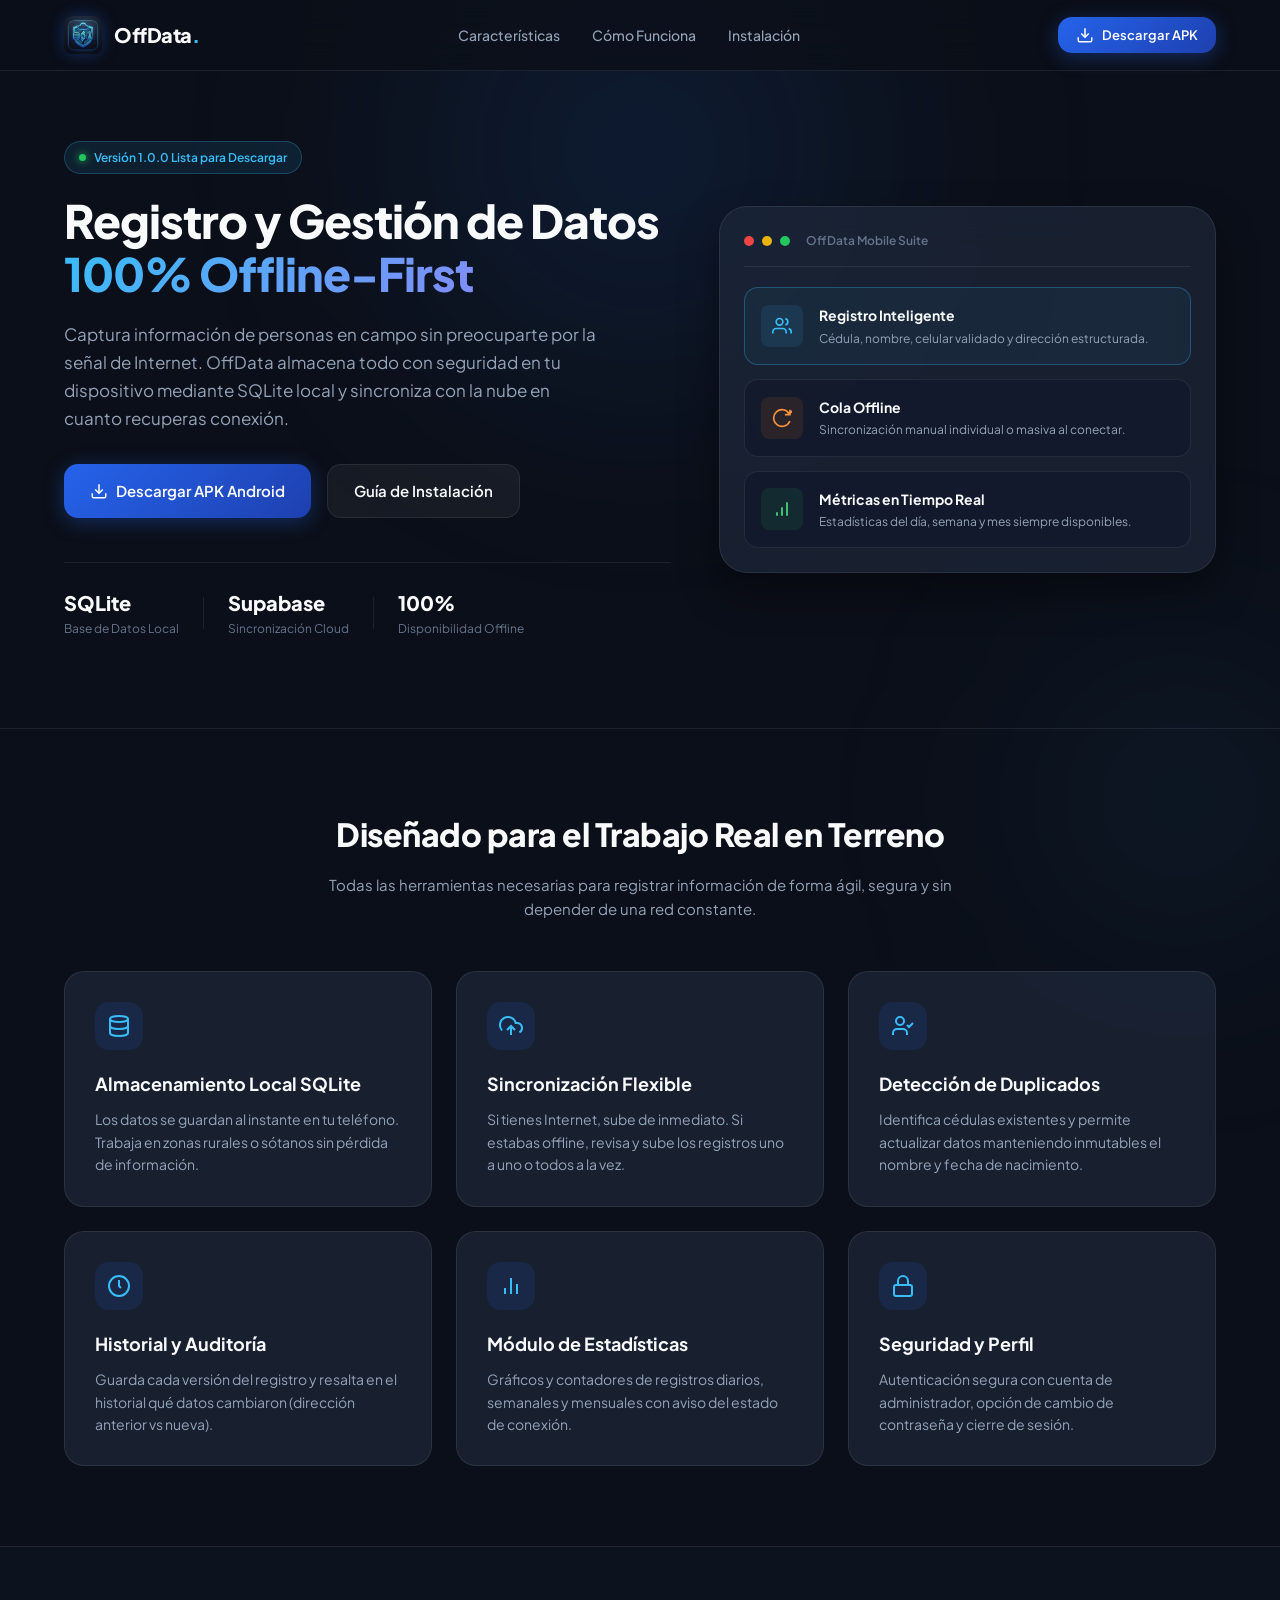
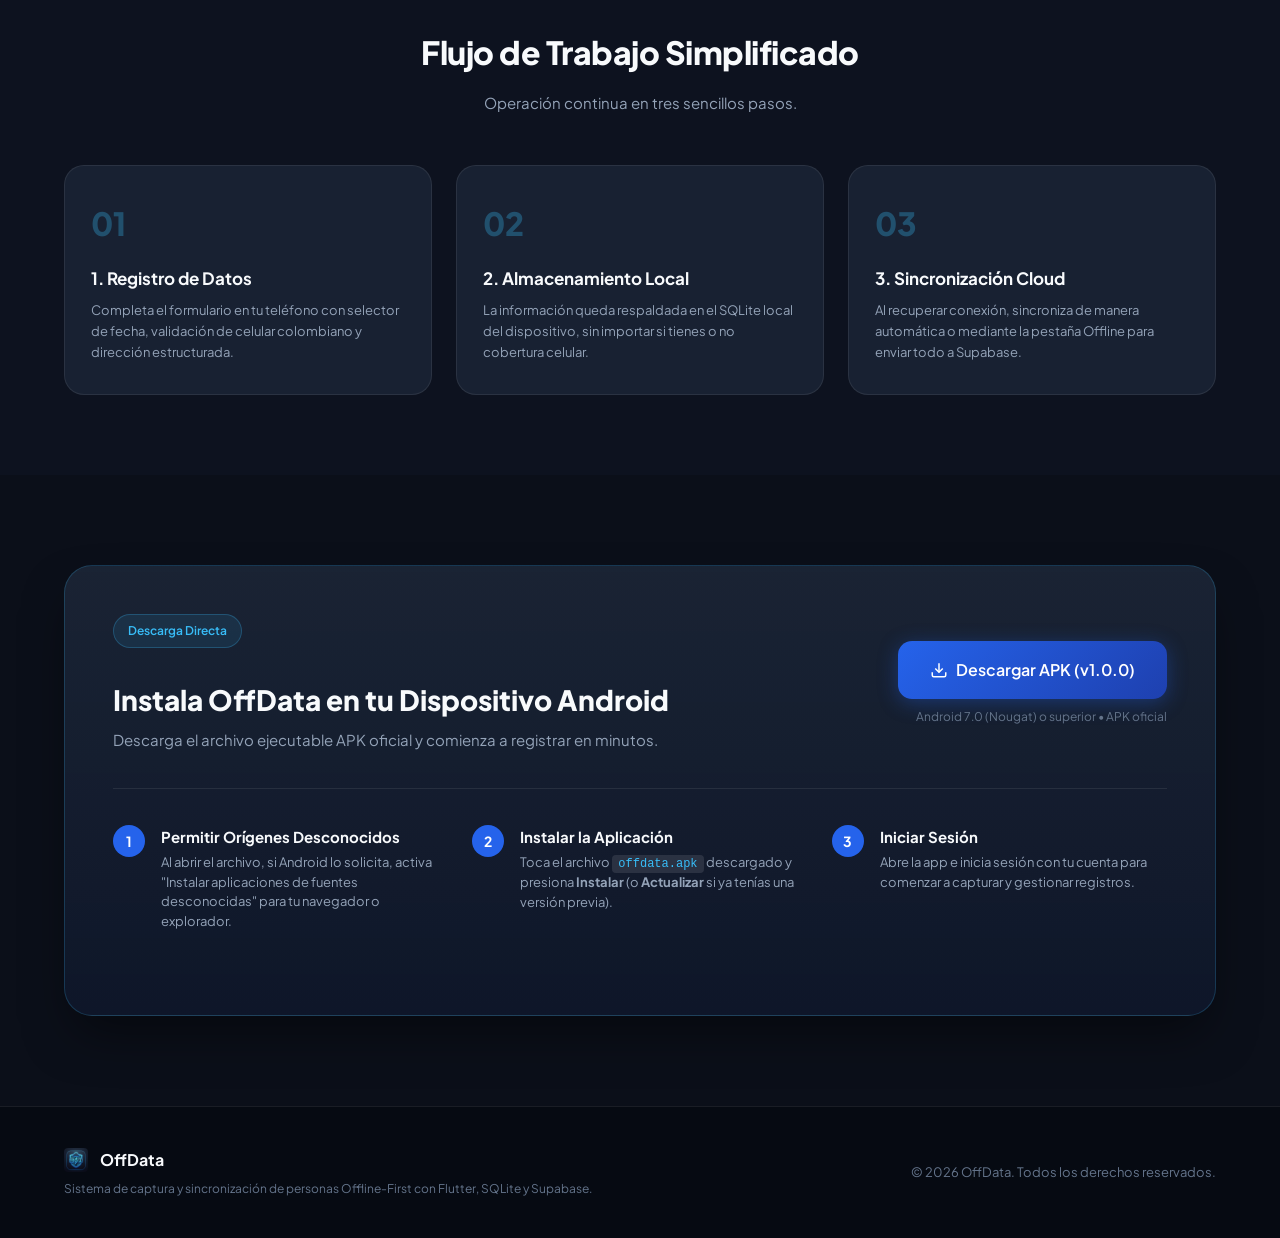
==== landing/index.html @ 783bbca7 "Initial commit: OffData offline-first app v1.0" ====
<!DOCTYPE html>
<html lang="es">
<head>
  <meta charset="UTF-8">
  <meta name="viewport" content="width=device-width, initial-scale=1.0">
  <title>OffData - Aplicación Móvil de Registro Offline-First</title>
  <meta name="description" content="OffData: Aplicación móvil para captura, gestión y sincronización de registros de personas sin conexión a Internet con SQLite y Supabase.">
  <link rel="preconnect" href="https://fonts.googleapis.com">
  <link rel="preconnect" href="https://fonts.gstatic.com" crossorigin>
  <link href="https://fonts.googleapis.com/css2?family=Plus+Jakarta+Sans:wght@300;400;500;600;700;800&display=swap" rel="stylesheet">
  <link rel="stylesheet" href="styles.css">
  <link rel="icon" type="image/png" href="assets/app_logo.png">
</head>
<body>

  <!-- Background Glowing Orbs -->
  <div class="glow-orb orb-1"></div>
  <div class="glow-orb orb-2"></div>

  <!-- Navbar -->
  <header class="navbar">
    <div class="container nav-container">
      <a href="#" class="logo-group">
        <img src="assets/app_logo.png" alt="Logo OffData" class="logo-img" />
        <span class="logo-text">OffData<span class="logo-accent">.</span></span>
      </a>
      <nav class="nav-links">
        <a href="#caracteristicas">Características</a>
        <a href="#como-funciona">Cómo Funciona</a>
        <a href="#instalacion">Instalación</a>
      </nav>
      <div class="nav-cta">
        <a href="downloads/offdata.apk" download="offdata.apk" class="btn btn-primary btn-sm">
          <svg class="icon" viewBox="0 0 24 24" fill="none" stroke="currentColor" stroke-width="2">
            <path d="M21 15v4a2 2 0 0 1-2 2H5a2 2 0 0 1-2-2v-4"></path>
            <polyline points="7 10 12 15 17 10"></polyline>
            <line x1="12" y1="15" x2="12" y2="3"></line>
          </svg>
          Descargar APK
        </a>
      </div>
    </div>
  </header>

  <!-- Hero Section -->
  <section class="hero">
    <div class="container hero-container">
      <div class="hero-content">
        <div class="badge-pill">
          <span class="badge-dot"></span>
          <span>Versión 1.0.0 Lista para Descargar</span>
        </div>
        <h1 class="hero-title">
          Registro y Gestión de Datos <span class="gradient-text">100% Offline-First</span>
        </h1>
        <p class="hero-description">
          Captura información de personas en campo sin preocuparte por la señal de Internet. OffData almacena todo con seguridad en tu dispositivo mediante SQLite local y sincroniza con la nube en cuanto recuperas conexión.
        </p>

        <div class="hero-actions">
          <a href="downloads/offdata.apk" download="offdata.apk" class="btn btn-primary btn-lg" id="btn-download-hero">
            <svg class="icon" viewBox="0 0 24 24" fill="none" stroke="currentColor" stroke-width="2">
              <path d="M21 15v4a2 2 0 0 1-2 2H5a2 2 0 0 1-2-2v-4"></path>
              <polyline points="7 10 12 15 17 10"></polyline>
              <line x1="12" y1="15" x2="12" y2="3"></line>
            </svg>
            <span>Descargar APK Android</span>
          </a>
          <a href="#instalacion" class="btn btn-secondary btn-lg">
            Guía de Instalación
          </a>
        </div>

        <div class="hero-metrics">
          <div class="metric-item">
            <span class="metric-val">SQLite</span>
            <span class="metric-lbl">Base de Datos Local</span>
          </div>
          <div class="metric-divider"></div>
          <div class="metric-item">
            <span class="metric-val">Supabase</span>
            <span class="metric-lbl">Sincronización Cloud</span>
          </div>
          <div class="metric-divider"></div>
          <div class="metric-item">
            <span class="metric-val">100%</span>
            <span class="metric-lbl">Disponibilidad Offline</span>
          </div>
        </div>
      </div>

      <div class="hero-visual">
        <div class="app-mockup-wrapper">
          <div class="mockup-header">
            <div class="mockup-dot red"></div>
            <div class="mockup-dot yellow"></div>
            <div class="mockup-dot green"></div>
            <span class="mockup-title">OffData Mobile Suite</span>
          </div>
          <div class="mockup-body">
            <div class="mockup-card highlight">
              <div class="card-icon-box">
                <svg viewBox="0 0 24 24" fill="none" stroke="#38bdf8" stroke-width="2">
                  <path d="M17 21v-2a4 4 0 0 0-4-4H5a4 4 0 0 0-4 4v2"></path>
                  <circle cx="9" cy="7" r="4"></circle>
                  <path d="M23 21v-2a4 4 0 0 0-3-3.87"></path>
                  <path d="M16 3.13a4 4 0 0 1 0 7.75"></path>
                </svg>
              </div>
              <div>
                <h4>Registro Inteligente</h4>
                <p>Cédula, nombre, celular validado y dirección estructurada.</p>
              </div>
            </div>

            <div class="mockup-card">
              <div class="card-icon-box orange">
                <svg viewBox="0 0 24 24" fill="none" stroke="#fb923c" stroke-width="2">
                  <path d="M21.5 2v6h-6M21.34 15.57a10 10 0 1 1-.57-8.38l5.67-5.67"/>
                </svg>
              </div>
              <div>
                <h4>Cola Offline</h4>
                <p>Sincronización manual individual o masiva al conectar.</p>
              </div>
            </div>

            <div class="mockup-card">
              <div class="card-icon-box green">
                <svg viewBox="0 0 24 24" fill="none" stroke="#4ade80" stroke-width="2">
                  <path d="M12 20V10M18 20V4M6 20v-4"/>
                </svg>
              </div>
              <div>
                <h4>Métricas en Tiempo Real</h4>
                <p>Estadísticas del día, semana y mes siempre disponibles.</p>
              </div>
            </div>
          </div>
        </div>
      </div>
    </div>
  </section>

  <!-- Features Section -->
  <section class="features" id="caracteristicas">
    <div class="container">
      <div class="section-header">
        <h2 class="section-title">Diseñado para el Trabajo Real en Terreno</h2>
        <p class="section-subtitle">
          Todas las herramientas necesarias para registrar información de forma ágil, segura y sin depender de una red constante.
        </p>
      </div>

      <div class="features-grid">
        <div class="feature-card">
          <div class="feature-icon">
            <svg viewBox="0 0 24 24" fill="none" stroke="currentColor" stroke-width="2">
              <ellipse cx="12" cy="5" rx="9" ry="3"></ellipse>
              <path d="M21 12c0 1.66-4 3-9 3s-9-1.34-9-3"></path>
              <path d="M3 5v14c0 1.66 4 3 9 3s9-1.34 9-3V5"></path>
            </svg>
          </div>
          <h3>Almacenamiento Local SQLite</h3>
          <p>Los datos se guardan al instante en tu teléfono. Trabaja en zonas rurales o sótanos sin pérdida de información.</p>
        </div>

        <div class="feature-card">
          <div class="feature-icon">
            <svg viewBox="0 0 24 24" fill="none" stroke="currentColor" stroke-width="2">
              <polyline points="16 16 12 12 8 16"></polyline>
              <line x1="12" y1="12" x2="12" y2="21"></line>
              <path d="M20.39 18.39A5 5 0 0 0 18 9h-1.26A8 8 0 1 0 3 16.3"></path>
            </svg>
          </div>
          <h3>Sincronización Flexible</h3>
          <p>Si tienes Internet, sube de inmediato. Si estabas offline, revisa y sube los registros uno a uno o todos a la vez.</p>
        </div>

        <div class="feature-card">
          <div class="feature-icon">
            <svg viewBox="0 0 24 24" fill="none" stroke="currentColor" stroke-width="2">
              <path d="M16 21v-2a4 4 0 0 0-4-4H6a4 4 0 0 0-4 4v2"></path>
              <circle cx="9" cy="7" r="4"></circle>
              <polyline points="16 11 18 13 22 9"></polyline>
            </svg>
          </div>
          <h3>Detección de Duplicados</h3>
          <p>Identifica cédulas existentes y permite actualizar datos manteniendo inmutables el nombre y fecha de nacimiento.</p>
        </div>

        <div class="feature-card">
          <div class="feature-icon">
            <svg viewBox="0 0 24 24" fill="none" stroke="currentColor" stroke-width="2">
              <circle cx="12" cy="12" r="10"></circle>
              <polyline points="12 6 12 12 14 14"></polyline>
            </svg>
          </div>
          <h3>Historial y Auditoría</h3>
          <p>Guarda cada versión del registro y resalta en el historial qué datos cambiaron (dirección anterior vs nueva).</p>
        </div>

        <div class="feature-card">
          <div class="feature-icon">
            <svg viewBox="0 0 24 24" fill="none" stroke="currentColor" stroke-width="2">
              <line x1="18" y1="20" x2="18" y2="10"></line>
              <line x1="12" y1="20" x2="12" y2="4"></line>
              <line x1="6" y1="20" x2="6" y2="14"></line>
            </svg>
          </div>
          <h3>Módulo de Estadísticas</h3>
          <p>Gráficos y contadores de registros diarios, semanales y mensuales con aviso del estado de conexión.</p>
        </div>

        <div class="feature-card">
          <div class="feature-icon">
            <svg viewBox="0 0 24 24" fill="none" stroke="currentColor" stroke-width="2">
              <rect x="3" y="11" width="18" height="11" rx="2" ry="2"></rect>
              <path d="M7 11V7a5 5 0 0 1 10 0v4"></path>
            </svg>
          </div>
          <h3>Seguridad y Perfil</h3>
          <p>Autenticación segura con cuenta de administrador, opción de cambio de contraseña y cierre de sesión.</p>
        </div>
      </div>
    </div>
  </section>

  <!-- How it Works Section -->
  <section class="how-it-works" id="como-funciona">
    <div class="container">
      <div class="section-header">
        <h2 class="section-title">Flujo de Trabajo Simplificado</h2>
        <p class="section-subtitle">Operación continua en tres sencillos pasos.</p>
      </div>

      <div class="steps-grid">
        <div class="step-card">
          <div class="step-number">01</div>
          <h3>1. Registro de Datos</h3>
          <p>Completa el formulario en tu teléfono con selector de fecha, validación de celular colombiano y dirección estructurada.</p>
        </div>
        <div class="step-card">
          <div class="step-number">02</div>
          <h3>2. Almacenamiento Local</h3>
          <p>La información queda respaldada en el SQLite local del dispositivo, sin importar si tienes o no cobertura celular.</p>
        </div>
        <div class="step-card">
          <div class="step-number">03</div>
          <h3>3. Sincronización Cloud</h3>
          <p>Al recuperar conexión, sincroniza de manera automática o mediante la pestaña Offline para enviar todo a Supabase.</p>
        </div>
      </div>
    </div>
  </section>

  <!-- Download & Installation Section -->
  <section class="installation" id="instalacion">
    <div class="container">
      <div class="install-box">
        <div class="install-header">
          <div>
            <span class="badge-pill">Descarga Directa</span>
            <h2>Instala OffData en tu Dispositivo Android</h2>
            <p>Descarga el archivo ejecutable APK oficial y comienza a registrar en minutos.</p>
          </div>
          <div class="install-cta">
            <a href="downloads/offdata.apk" download="offdata.apk" class="btn btn-primary btn-xl">
              <svg class="icon" viewBox="0 0 24 24" fill="none" stroke="currentColor" stroke-width="2">
                <path d="M21 15v4a2 2 0 0 1-2 2H5a2 2 0 0 1-2-2v-4"></path>
                <polyline points="7 10 12 15 17 10"></polyline>
                <line x1="12" y1="15" x2="12" y2="3"></line>
              </svg>
              <span>Descargar APK (v1.0.0)</span>
            </a>
            <span class="file-info">Android 7.0 (Nougat) o superior • APK oficial</span>
          </div>
        </div>

        <div class="install-steps">
          <div class="inst-step">
            <div class="inst-num">1</div>
            <div>
              <h4>Permitir Orígenes Desconocidos</h4>
              <p>Al abrir el archivo, si Android lo solicita, activa "Instalar aplicaciones de fuentes desconocidas" para tu navegador o explorador.</p>
            </div>
          </div>
          <div class="inst-step">
            <div class="inst-num">2</div>
            <div>
              <h4>Instalar la Aplicación</h4>
              <p>Toca el archivo <code>offdata.apk</code> descargado y presiona <strong>Instalar</strong> (o <strong>Actualizar</strong> si ya tenías una versión previa).</p>
            </div>
          </div>
          <div class="inst-step">
            <div class="inst-num">3</div>
            <div>
              <h4>Iniciar Sesión</h4>
              <p>Abre la app e inicia sesión con tu cuenta para comenzar a capturar y gestionar registros.</p>
            </div>
          </div>
        </div>
      </div>
    </div>
  </section>

  <!-- Footer -->
  <footer class="footer">
    <div class="container footer-container">
      <div class="footer-left">
        <div class="logo-group">
          <img src="assets/app_logo.png" alt="Logo OffData" class="logo-img-sm" />
          <span class="logo-text-sm">OffData</span>
        </div>
        <p class="footer-desc">Sistema de captura y sincronización de personas Offline-First con Flutter, SQLite y Supabase.</p>
      </div>
      <div class="footer-right">
        <p>&copy; 2026 OffData. Todos los derechos reservados.</p>
      </div>
    </div>
  </footer>

  <script src="app.js"></script>
</body>
</html>
---- landing/styles.css ----
:root {
  --bg-dark: #0b0f19;
  --bg-card: rgba(30, 41, 59, 0.7);
  --bg-card-hover: rgba(30, 41, 59, 0.95);
  --border-color: rgba(255, 255, 255, 0.08);
  --border-focus: rgba(56, 189, 248, 0.4);
  
  --primary: #2563eb;
  --primary-hover: #1d4ed8;
  --primary-glow: rgba(37, 99, 235, 0.35);
  --accent: #38bdf8;
  --accent-green: #22c55e;
  --accent-orange: #f97316;
  
  --text-main: #f8fafc;
  --text-muted: #94a3b8;
  --text-sub: #64748b;
  
  --radius-sm: 8px;
  --radius-md: 14px;
  --radius-lg: 20px;
  --radius-xl: 28px;
  
  --font-main: 'Plus Jakarta Sans', system-ui, -apple-system, sans-serif;
}

* {
  margin: 0;
  padding: 0;
  box-sizing: border-box;
}

html {
  scroll-behavior: smooth;
  font-family: var(--font-main);
  background-color: var(--bg-dark);
  color: var(--text-main);
}

body {
  position: relative;
  overflow-x: hidden;
  line-height: 1.6;
}

.container {
  max-width: 1200px;
  margin: 0 auto;
  padding: 0 24px;
}

/* ─ Glow Orbs ─────────────────────────────────────────────── */
.glow-orb {
  position: absolute;
  border-radius: 50%;
  filter: blur(120px);
  z-index: -1;
  pointer-events: none;
}

.orb-1 {
  width: 500px;
  height: 500px;
  background: radial-gradient(circle, rgba(37, 99, 235, 0.18) 0%, rgba(56, 189, 248, 0.05) 70%);
  top: -100px;
  left: 50%;
  transform: translateX(-50%);
}

.orb-2 {
  width: 400px;
  height: 400px;
  background: radial-gradient(circle, rgba(56, 189, 248, 0.12) 0%, transparent 70%);
  top: 600px;
  right: -100px;
}

/* ─ Navbar ─────────────────────────────────────────────────── */
.navbar {
  position: sticky;
  top: 0;
  z-index: 100;
  backdrop-filter: blur(16px);
  background: rgba(11, 15, 25, 0.75);
  border-bottom: 1px solid var(--border-color);
  padding: 16px 0;
}

.nav-container {
  display: flex;
  justify-content: space-between;
  align-items: center;
}

.logo-group {
  display: flex;
  align-items: center;
  gap: 12px;
  text-decoration: none;
  color: var(--text-main);
}

.logo-img {
  width: 38px;
  height: 38px;
  border-radius: var(--radius-sm);
  box-shadow: 0 0 15px var(--primary-glow);
}

.logo-text {
  font-size: 20px;
  font-weight: 800;
  letter-spacing: -0.5px;
}

.logo-accent {
  color: var(--accent);
}

.nav-links {
  display: flex;
  gap: 32px;
}

.nav-links a {
  color: var(--text-muted);
  text-decoration: none;
  font-size: 14px;
  font-weight: 500;
  transition: color 0.2s ease;
}

.nav-links a:hover {
  color: var(--text-main);
}

/* ─ Buttons ────────────────────────────────────────────────── */
.btn {
  display: inline-flex;
  align-items: center;
  gap: 8px;
  font-family: inherit;
  font-weight: 600;
  text-decoration: none;
  border-radius: var(--radius-md);
  transition: all 0.2s ease;
  cursor: pointer;
  border: none;
}

.btn .icon {
  width: 18px;
  height: 18px;
}

.btn-sm {
  padding: 8px 18px;
  font-size: 13px;
}

.btn-lg {
  padding: 14px 26px;
  font-size: 15px;
}

.btn-xl {
  padding: 16px 32px;
  font-size: 16px;
}

.btn-primary {
  background: linear-gradient(135deg, var(--primary) 0%, #1e40af 100%);
  color: #fff;
  box-shadow: 0 4px 20px var(--primary-glow);
}

.btn-primary:hover {
  background: linear-gradient(135deg, #3b82f6 0%, var(--primary) 100%);
  transform: translateY(-2px);
  box-shadow: 0 6px 25px rgba(37, 99, 235, 0.5);
}

.btn-secondary {
  background: rgba(255, 255, 255, 0.05);
  color: var(--text-main);
  border: 1px solid var(--border-color);
}

.btn-secondary:hover {
  background: rgba(255, 255, 255, 0.1);
  border-color: rgba(255, 255, 255, 0.2);
}

/* ─ Badges ─────────────────────────────────────────────────── */
.badge-pill {
  display: inline-flex;
  align-items: center;
  gap: 8px;
  padding: 6px 14px;
  background: rgba(56, 189, 248, 0.1);
  border: 1px solid rgba(56, 189, 248, 0.25);
  border-radius: 999px;
  font-size: 12px;
  font-weight: 600;
  color: var(--accent);
  margin-bottom: 20px;
}

.badge-dot {
  width: 7px;
  height: 7px;
  background-color: var(--accent-green);
  border-radius: 50%;
  box-shadow: 0 0 8px var(--accent-green);
}

/* ─ Hero Section ───────────────────────────────────────────── */
.hero {
  padding: 70px 0 90px;
}

.hero-container {
  display: grid;
  grid-template-columns: 1.1fr 0.9fr;
  gap: 48px;
  align-items: center;
}

.hero-title {
  font-size: 46px;
  line-height: 1.15;
  font-weight: 800;
  letter-spacing: -1px;
  margin-bottom: 20px;
}

.gradient-text {
  background: linear-gradient(135deg, #38bdf8 0%, #818cf8 100%);
  -webkit-background-clip: text;
  -webkit-text-fill-color: transparent;
}

.hero-description {
  font-size: 17px;
  color: var(--text-muted);
  line-height: 1.65;
  margin-bottom: 32px;
  max-width: 540px;
}

.hero-actions {
  display: flex;
  gap: 16px;
  margin-bottom: 44px;
}

.hero-metrics {
  display: flex;
  align-items: center;
  gap: 24px;
  padding-top: 24px;
  border-top: 1px solid var(--border-color);
}

.metric-item {
  display: flex;
  flex-direction: column;
}

.metric-val {
  font-size: 20px;
  font-weight: 800;
  color: var(--text-main);
}

.metric-lbl {
  font-size: 12px;
  color: var(--text-sub);
}

.metric-divider {
  width: 1px;
  height: 32px;
  background: var(--border-color);
}

/* ─ Hero Mockup Visual ─────────────────────────────────────── */
.app-mockup-wrapper {
  background: var(--bg-card);
  border: 1px solid var(--border-color);
  border-radius: var(--radius-xl);
  padding: 24px;
  box-shadow: 0 20px 40px rgba(0, 0, 0, 0.4);
  backdrop-filter: blur(20px);
}

.mockup-header {
  display: flex;
  align-items: center;
  gap: 8px;
  padding-bottom: 16px;
  border-bottom: 1px solid var(--border-color);
  margin-bottom: 20px;
}

.mockup-dot {
  width: 10px;
  height: 10px;
  border-radius: 50%;
}
.mockup-dot.red { background: #ef4444; }
.mockup-dot.yellow { background: #eab308; }
.mockup-dot.green { background: #22c55e; }

.mockup-title {
  font-size: 12px;
  color: var(--text-sub);
  margin-left: 8px;
  font-weight: 600;
}

.mockup-body {
  display: flex;
  flex-direction: column;
  gap: 14px;
}

.mockup-card {
  display: flex;
  align-items: center;
  gap: 16px;
  padding: 16px;
  background: rgba(15, 23, 42, 0.6);
  border: 1px solid var(--border-color);
  border-radius: var(--radius-md);
  transition: all 0.2s ease;
}

.mockup-card:hover {
  border-color: var(--border-focus);
  transform: translateX(4px);
}

.mockup-card.highlight {
  border-color: rgba(56, 189, 248, 0.3);
  background: rgba(56, 189, 248, 0.05);
}

.card-icon-box {
  width: 42px;
  height: 42px;
  border-radius: var(--radius-sm);
  background: rgba(56, 189, 248, 0.1);
  display: flex;
  align-items: center;
  justify-content: center;
  flex-shrink: 0;
}

.card-icon-box svg {
  width: 20px;
  height: 20px;
}

.card-icon-box.orange {
  background: rgba(249, 115, 22, 0.1);
}

.card-icon-box.green {
  background: rgba(34, 197, 94, 0.1);
}

.mockup-card h4 {
  font-size: 14px;
  font-weight: 700;
  margin-bottom: 2px;
}

.mockup-card p {
  font-size: 12px;
  color: var(--text-muted);
}

/* ─ Section Header ─────────────────────────────────────────── */
.section-header {
  text-align: center;
  max-width: 680px;
  margin: 0 auto 50px;
}

.section-title {
  font-size: 32px;
  font-weight: 800;
  letter-spacing: -0.5px;
  margin-bottom: 12px;
}

.section-subtitle {
  font-size: 15px;
  color: var(--text-muted);
}

/* ─ Features ───────────────────────────────────────────────── */
.features {
  padding: 80px 0;
  border-top: 1px solid var(--border-color);
}

.features-grid {
  display: grid;
  grid-template-columns: repeat(3, 1fr);
  gap: 24px;
}

.feature-card {
  background: var(--bg-card);
  border: 1px solid var(--border-color);
  border-radius: var(--radius-lg);
  padding: 30px;
  transition: all 0.25s ease;
}

.feature-card:hover {
  background: var(--bg-card-hover);
  border-color: var(--border-focus);
  transform: translateY(-4px);
}

.feature-icon {
  width: 48px;
  height: 48px;
  border-radius: var(--radius-md);
  background: rgba(37, 99, 235, 0.12);
  color: var(--accent);
  display: flex;
  align-items: center;
  justify-content: center;
  margin-bottom: 20px;
}

.feature-icon svg {
  width: 24px;
  height: 24px;
}

.feature-card h3 {
  font-size: 18px;
  font-weight: 700;
  margin-bottom: 10px;
}

.feature-card p {
  font-size: 14px;
  color: var(--text-muted);
  line-height: 1.6;
}

/* ─ How It Works ───────────────────────────────────────────── */
.how-it-works {
  padding: 80px 0;
  background: rgba(15, 23, 42, 0.4);
  border-top: 1px solid var(--border-color);
}

.steps-grid {
  display: grid;
  grid-template-columns: repeat(3, 1fr);
  gap: 24px;
}

.step-card {
  background: var(--bg-card);
  border: 1px solid var(--border-color);
  border-radius: var(--radius-lg);
  padding: 32px 26px;
  position: relative;
}

.step-number {
  font-size: 32px;
  font-weight: 900;
  color: rgba(56, 189, 248, 0.3);
  margin-bottom: 16px;
}

.step-card h3 {
  font-size: 17px;
  font-weight: 700;
  margin-bottom: 8px;
}

.step-card p {
  font-size: 13px;
  color: var(--text-muted);
  line-height: 1.6;
}

/* ─ Installation & Download ────────────────────────────────── */
.installation {
  padding: 90px 0;
}

.install-box {
  background: linear-gradient(180deg, rgba(30, 41, 59, 0.8) 0%, rgba(15, 23, 42, 0.95) 100%);
  border: 1px solid rgba(56, 189, 248, 0.2);
  border-radius: var(--radius-xl);
  padding: 48px;
  box-shadow: 0 25px 50px -12px rgba(0, 0, 0, 0.5);
}

.install-header {
  display: flex;
  justify-content: space-between;
  align-items: center;
  gap: 32px;
  padding-bottom: 36px;
  border-bottom: 1px solid var(--border-color);
  margin-bottom: 36px;
}

.install-header h2 {
  font-size: 28px;
  font-weight: 800;
  margin: 10px 0 6px;
}

.install-header p {
  color: var(--text-muted);
  font-size: 15px;
}

.install-cta {
  display: flex;
  flex-direction: column;
  align-items: flex-end;
  gap: 8px;
  flex-shrink: 0;
}

.file-info {
  font-size: 12px;
  color: var(--text-sub);
}

.install-steps {
  display: grid;
  grid-template-columns: repeat(3, 1fr);
  gap: 24px;
  margin-bottom: 36px;
}

.inst-step {
  display: flex;
  gap: 16px;
}

.inst-num {
  width: 32px;
  height: 32px;
  background: var(--primary);
  color: #fff;
  border-radius: 50%;
  display: flex;
  align-items: center;
  justify-content: center;
  font-weight: 700;
  font-size: 14px;
  flex-shrink: 0;
}

.inst-step h4 {
  font-size: 15px;
  font-weight: 700;
  margin-bottom: 4px;
}

.inst-step p {
  font-size: 13px;
  color: var(--text-muted);
  line-height: 1.5;
}

.inst-step code {
  background: rgba(255, 255, 255, 0.1);
  padding: 2px 6px;
  border-radius: 4px;
  font-size: 12px;
  color: var(--accent);
}

/* ─ Footer ─────────────────────────────────────────────────── */
.footer {
  border-top: 1px solid var(--border-color);
  padding: 40px 0;
  background: rgba(6, 9, 17, 0.8);
}

.footer-container {
  display: flex;
  justify-content: space-between;
  align-items: center;
}

.logo-img-sm {
  width: 24px;
  height: 24px;
  border-radius: 4px;
}

.logo-text-sm {
  font-size: 16px;
  font-weight: 700;
}

.footer-desc {
  font-size: 12px;
  color: var(--text-sub);
  margin-top: 6px;
}

.footer-right p {
  font-size: 13px;
  color: var(--text-sub);
}

/* ─ Responsive ─────────────────────────────────────────────── */
@media (max-width: 900px) {
  .hero-container {
    grid-template-columns: 1fr;
    text-align: center;
  }
  
  .hero-description {
    margin-left: auto;
    margin-right: auto;
  }

  .hero-actions {
    justify-content: center;
  }

  .hero-metrics {
    justify-content: center;
  }

  .features-grid,
  .steps-grid,
  .install-steps {
    grid-template-columns: 1fr;
  }

  .install-header {
    flex-direction: column;
    text-align: center;
    align-items: center;
  }

  .install-cta {
    align-items: center;
  }

  .nav-links {
    display: none;
  }
}
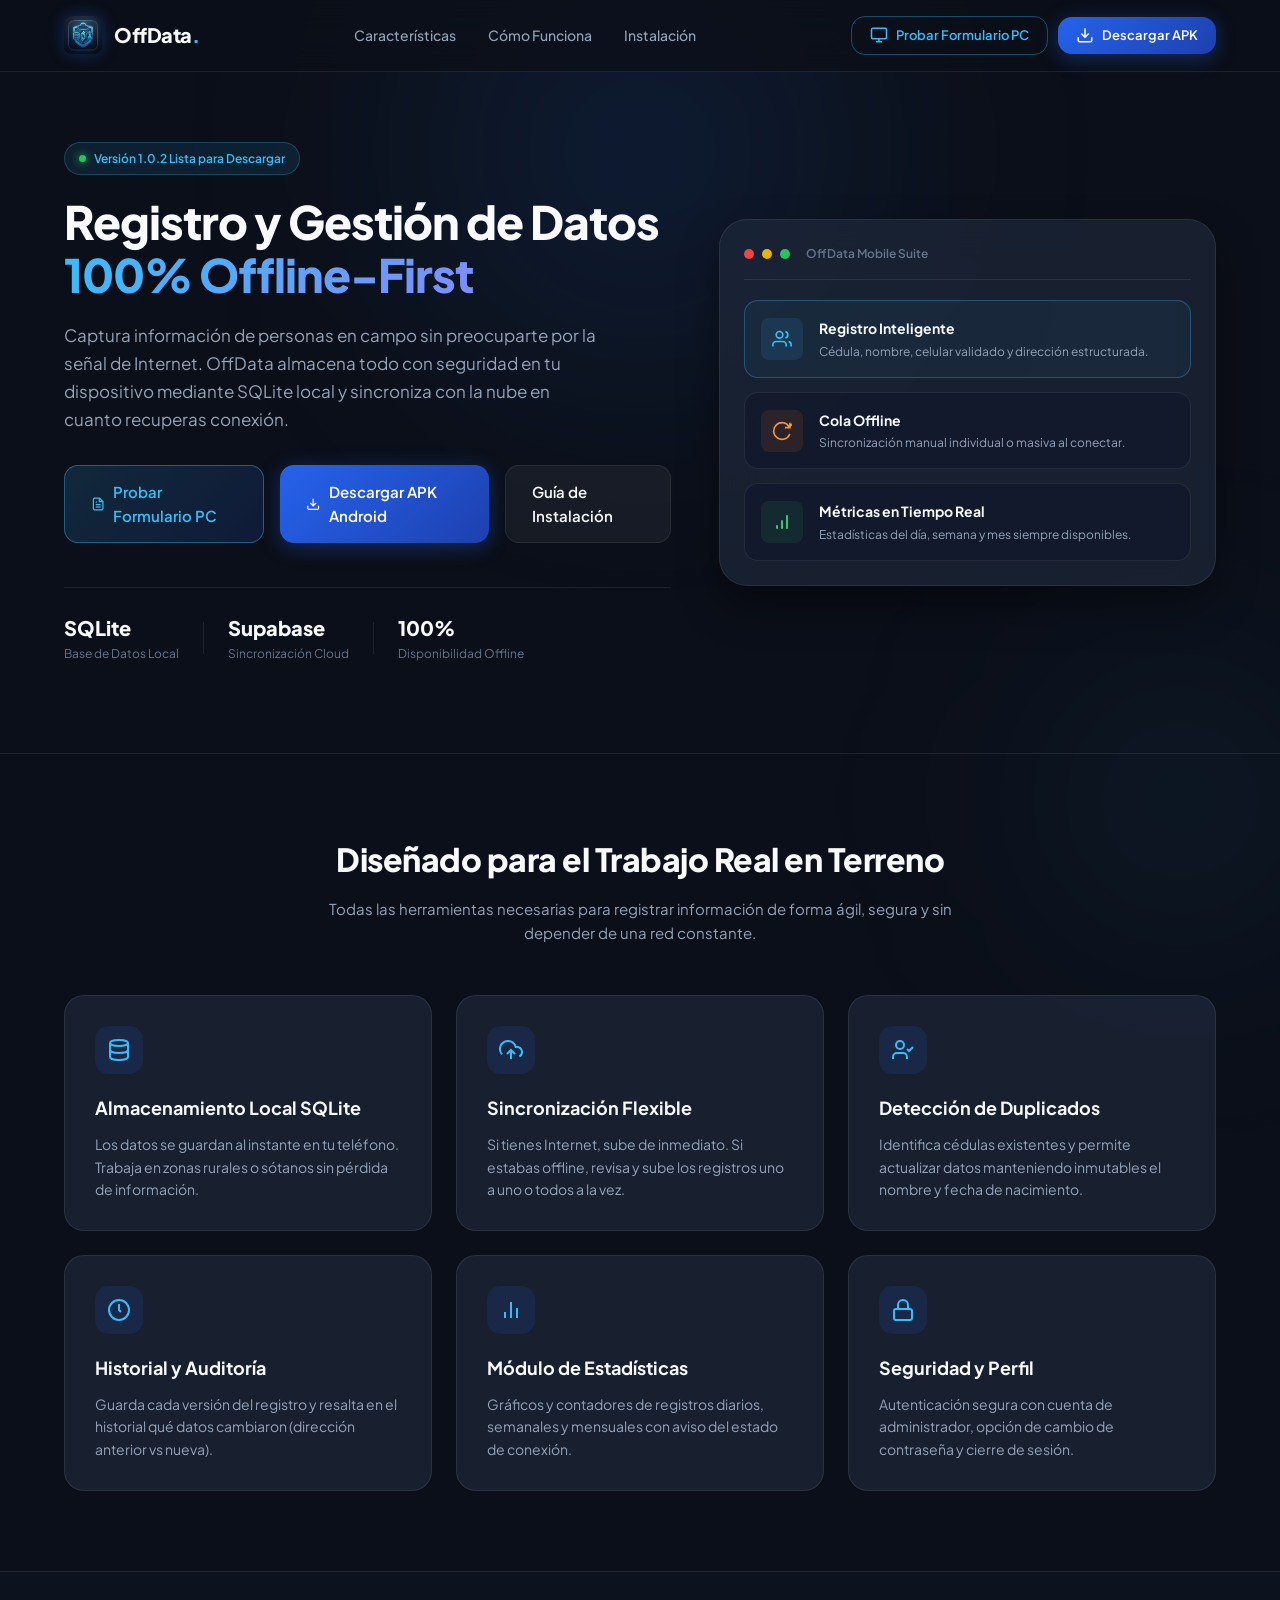
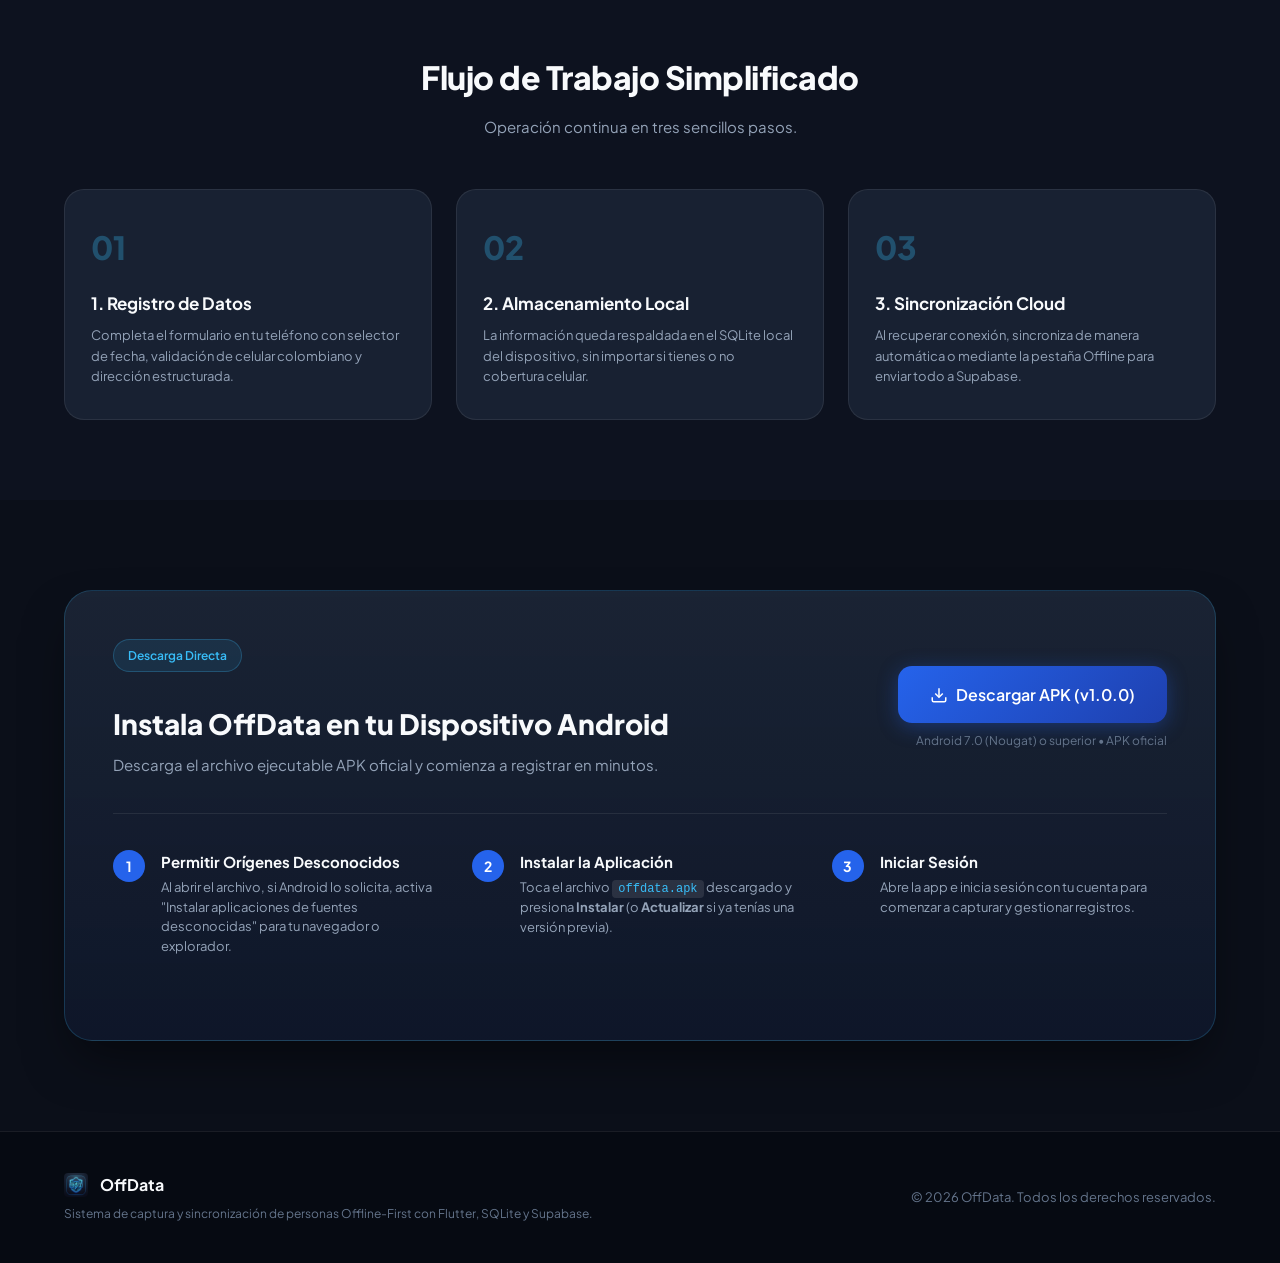
==== commit 4e7cd854: "tercer commit" ====
--- a/landing/index.html
+++ b/landing/index.html
@@ -30,7 +30,15 @@
         <a href="#instalacion">Instalación</a>
       </nav>
       <div class="nav-cta">
-        <a href="downloads/offdata.apk" download="offdata.apk" class="btn btn-primary btn-sm">
+        <a href="app.html" class="btn btn-outline btn-sm" id="btn-demo-nav">
+          <svg class="icon" viewBox="0 0 24 24" fill="none" stroke="currentColor" stroke-width="2">
+            <rect x="2" y="3" width="20" height="14" rx="2" ry="2"></rect>
+            <line x1="8" y1="21" x2="16" y2="21"></line>
+            <line x1="12" y1="17" x2="12" y2="21"></line>
+          </svg>
+          Probar Formulario PC
+        </a>
+        <a href="/downloads/offdata.apk" download="offdata.apk" class="btn btn-primary btn-sm">
           <svg class="icon" viewBox="0 0 24 24" fill="none" stroke="currentColor" stroke-width="2">
             <path d="M21 15v4a2 2 0 0 1-2 2H5a2 2 0 0 1-2-2v-4"></path>
             <polyline points="7 10 12 15 17 10"></polyline>
@@ -48,7 +56,7 @@
       <div class="hero-content">
         <div class="badge-pill">
           <span class="badge-dot"></span>
-          <span>Versión 1.0.0 Lista para Descargar</span>
+          <span>Versión 1.0.2 Lista para Descargar</span>
         </div>
         <h1 class="hero-title">
           Registro y Gestión de Datos <span class="gradient-text">100% Offline-First</span>
@@ -58,7 +66,17 @@
         </p>
 
         <div class="hero-actions">
-          <a href="downloads/offdata.apk" download="offdata.apk" class="btn btn-primary btn-lg" id="btn-download-hero">
+          <a href="app.html" class="btn btn-demo-hero btn-lg" id="btn-demo-hero">
+            <svg class="icon" viewBox="0 0 24 24" fill="none" stroke="currentColor" stroke-width="2">
+              <path d="M14 2H6a2 2 0 0 0-2 2v16a2 2 0 0 0 2 2h12a2 2 0 0 0 2-2V8z"></path>
+              <polyline points="14 2 14 8 20 8"></polyline>
+              <line x1="16" y1="13" x2="8" y2="13"></line>
+              <line x1="16" y1="17" x2="8" y2="17"></line>
+              <polyline points="10 9 9 9 8 9"></polyline>
+            </svg>
+            <span>Probar Formulario PC</span>
+          </a>
+          <a href="/downloads/offdata.apk" download="offdata.apk" class="btn btn-primary btn-lg" id="btn-download-hero">
             <svg class="icon" viewBox="0 0 24 24" fill="none" stroke="currentColor" stroke-width="2">
               <path d="M21 15v4a2 2 0 0 1-2 2H5a2 2 0 0 1-2-2v-4"></path>
               <polyline points="7 10 12 15 17 10"></polyline>
@@ -265,7 +283,7 @@
             <p>Descarga el archivo ejecutable APK oficial y comienza a registrar en minutos.</p>
           </div>
           <div class="install-cta">
-            <a href="downloads/offdata.apk" download="offdata.apk" class="btn btn-primary btn-xl">
+            <a href="/downloads/offdata.apk" download="offdata.apk" class="btn btn-primary btn-xl">
               <svg class="icon" viewBox="0 0 24 24" fill="none" stroke="currentColor" stroke-width="2">
                 <path d="M21 15v4a2 2 0 0 1-2 2H5a2 2 0 0 1-2-2v-4"></path>
                 <polyline points="7 10 12 15 17 10"></polyline>
--- a/landing/styles.css
+++ b/landing/styles.css
@@ -191,6 +191,37 @@
   border-color: rgba(255, 255, 255, 0.2);
 }
 
+.btn-outline {
+  background: transparent;
+  color: var(--accent);
+  border: 1px solid rgba(56, 189, 248, 0.35);
+}
+
+.btn-outline:hover {
+  background: rgba(56, 189, 248, 0.08);
+  border-color: rgba(56, 189, 248, 0.6);
+  box-shadow: 0 0 16px rgba(56, 189, 248, 0.15);
+}
+
+.btn-demo-hero {
+  background: linear-gradient(135deg, rgba(56, 189, 248, 0.15) 0%, rgba(37, 99, 235, 0.15) 100%);
+  color: var(--accent);
+  border: 1px solid rgba(56, 189, 248, 0.4);
+}
+
+.btn-demo-hero:hover {
+  background: linear-gradient(135deg, rgba(56, 189, 248, 0.25) 0%, rgba(37, 99, 235, 0.25) 100%);
+  border-color: rgba(56, 189, 248, 0.7);
+  transform: translateY(-2px);
+  box-shadow: 0 6px 24px rgba(56, 189, 248, 0.2);
+}
+
+.nav-cta {
+  display: flex;
+  align-items: center;
+  gap: 10px;
+}
+
 /* ─ Badges ─────────────────────────────────────────────────── */
 .badge-pill {
   display: inline-flex;
@@ -663,3 +694,1978 @@
     display: none;
   }
 }
+
+/* ═══════════════════════════════════════════════════════════════
+   DEMO MODAL - Simulador Interactivo OffData
+   ═══════════════════════════════════════════════════════════════ */
+
+/* ─ Backdrop ─────────────────────────────────────────────────── */
+.demo-modal-backdrop {
+  position: fixed;
+  inset: 0;
+  background: rgba(5, 8, 18, 0.85);
+  backdrop-filter: blur(8px);
+  z-index: 9999;
+  display: flex;
+  align-items: center;
+  justify-content: center;
+  padding: 16px;
+  opacity: 0;
+  pointer-events: none;
+  transition: opacity 0.3s ease;
+}
+
+.demo-modal-backdrop.open {
+  opacity: 1;
+  pointer-events: all;
+}
+
+/* ─ Dialog ───────────────────────────────────────────────────── */
+.demo-modal-dialog {
+  background: linear-gradient(145deg, #0f172a 0%, #1a2540 100%);
+  border: 1px solid rgba(56, 189, 248, 0.18);
+  border-radius: 20px;
+  width: 100%;
+  max-width: 980px;
+  max-height: 92vh;
+  display: flex;
+  flex-direction: column;
+  box-shadow: 0 30px 80px rgba(0, 0, 0, 0.6), 0 0 0 1px rgba(56, 189, 248, 0.08);
+  overflow: hidden;
+  transform: scale(0.95) translateY(20px);
+  transition: transform 0.3s ease;
+}
+
+.demo-modal-backdrop.open .demo-modal-dialog {
+  transform: scale(1) translateY(0);
+}
+
+/* ─ Header ───────────────────────────────────────────────────── */
+.demo-modal-header {
+  display: flex;
+  align-items: center;
+  justify-content: space-between;
+  gap: 16px;
+  padding: 18px 24px;
+  background: rgba(15, 23, 42, 0.8);
+  border-bottom: 1px solid rgba(255, 255, 255, 0.07);
+  flex-shrink: 0;
+}
+
+.demo-title-group {
+  display: flex;
+  align-items: center;
+  gap: 14px;
+}
+
+.demo-header-badge {
+  display: inline-flex;
+  align-items: center;
+  gap: 6px;
+  padding: 4px 10px;
+  background: rgba(34, 197, 94, 0.12);
+  border: 1px solid rgba(34, 197, 94, 0.3);
+  border-radius: 999px;
+  font-size: 11px;
+  font-weight: 600;
+  color: #22c55e;
+  white-space: nowrap;
+}
+
+.pulse-dot {
+  width: 7px;
+  height: 7px;
+  background: #22c55e;
+  border-radius: 50%;
+  display: inline-block;
+  animation: pulse 1.5s infinite;
+}
+
+@keyframes pulse {
+  0%, 100% { opacity: 1; box-shadow: 0 0 0 0 rgba(34, 197, 94, 0.4); }
+  50% { opacity: 0.7; box-shadow: 0 0 0 5px rgba(34, 197, 94, 0); }
+}
+
+.demo-title {
+  font-size: 16px;
+  font-weight: 700;
+  color: #f1f5f9;
+}
+
+.demo-header-actions {
+  display: flex;
+  align-items: center;
+  gap: 10px;
+}
+
+/* ─ Network Toggle ───────────────────────────────────────────── */
+.net-toggle-btn {
+  display: inline-flex;
+  align-items: center;
+  gap: 7px;
+  padding: 6px 14px;
+  border-radius: 999px;
+  font-size: 12px;
+  font-weight: 600;
+  cursor: pointer;
+  border: 1px solid;
+  transition: all 0.25s ease;
+  background: transparent;
+  white-space: nowrap;
+}
+
+.net-toggle-btn.online {
+  color: #22c55e;
+  border-color: rgba(34, 197, 94, 0.35);
+  background: rgba(34, 197, 94, 0.08);
+}
+
+.net-toggle-btn.offline {
+  color: #f97316;
+  border-color: rgba(249, 115, 22, 0.35);
+  background: rgba(249, 115, 22, 0.08);
+}
+
+.net-indicator-dot {
+  width: 7px;
+  height: 7px;
+  border-radius: 50%;
+  flex-shrink: 0;
+}
+
+.net-toggle-btn.online .net-indicator-dot {
+  background: #22c55e;
+  box-shadow: 0 0 6px #22c55e;
+}
+
+.net-toggle-btn.offline .net-indicator-dot {
+  background: #f97316;
+  box-shadow: 0 0 6px #f97316;
+}
+
+/* ─ Close Button ─────────────────────────────────────────────── */
+.demo-close-btn {
+  width: 32px;
+  height: 32px;
+  border-radius: 8px;
+  display: flex;
+  align-items: center;
+  justify-content: center;
+  background: rgba(255, 255, 255, 0.05);
+  border: 1px solid rgba(255, 255, 255, 0.1);
+  cursor: pointer;
+  transition: all 0.2s ease;
+  color: #94a3b8;
+  flex-shrink: 0;
+}
+
+.demo-close-btn svg {
+  width: 16px;
+  height: 16px;
+}
+
+.demo-close-btn:hover {
+  background: rgba(239, 68, 68, 0.15);
+  border-color: rgba(239, 68, 68, 0.4);
+  color: #ef4444;
+}
+
+/* ─ Body ─────────────────────────────────────────────────────── */
+.demo-modal-body {
+  display: grid;
+  grid-template-columns: 1fr 1fr;
+  gap: 0;
+  overflow: hidden;
+  flex: 1;
+  min-height: 0;
+}
+
+/* ─ Columns ──────────────────────────────────────────────────── */
+.demo-col {
+  padding: 20px 24px;
+  overflow-y: auto;
+  display: flex;
+  flex-direction: column;
+  gap: 14px;
+}
+
+.demo-form-col {
+  border-right: 1px solid rgba(255, 255, 255, 0.07);
+}
+
+.demo-col-header h4 {
+  font-size: 14px;
+  font-weight: 700;
+  color: #f1f5f9;
+  margin-bottom: 4px;
+}
+
+.demo-hint {
+  font-size: 11.5px;
+  color: #64748b;
+}
+
+/* ─ Preset Pills ─────────────────────────────────────────────── */
+.demo-presets-bar {
+  display: flex;
+  align-items: center;
+  gap: 7px;
+  flex-wrap: wrap;
+}
+
+.presets-label {
+  font-size: 11px;
+  font-weight: 600;
+  color: #64748b;
+  white-space: nowrap;
+}
+
+.preset-pill {
+  padding: 4px 10px;
+  border-radius: 999px;
+  font-size: 11px;
+  font-weight: 600;
+  cursor: pointer;
+  border: 1px solid;
+  transition: all 0.2s ease;
+  background: transparent;
+}
+
+.preset-pill {
+  color: #38bdf8;
+  border-color: rgba(56, 189, 248, 0.3);
+}
+
+.preset-pill:hover {
+  background: rgba(56, 189, 248, 0.1);
+  border-color: rgba(56, 189, 248, 0.6);
+}
+
+.preset-pill.warning {
+  color: #fb923c;
+  border-color: rgba(251, 146, 60, 0.3);
+}
+
+.preset-pill.warning:hover {
+  background: rgba(251, 146, 60, 0.1);
+  border-color: rgba(251, 146, 60, 0.6);
+}
+
+.preset-pill.danger {
+  color: #ef4444;
+  border-color: rgba(239, 68, 68, 0.3);
+}
+
+.preset-pill.danger:hover {
+  background: rgba(239, 68, 68, 0.1);
+  border-color: rgba(239, 68, 68, 0.6);
+}
+
+/* ─ Smart Alert ──────────────────────────────────────────────── */
+.demo-alert {
+  display: flex;
+  gap: 12px;
+  align-items: flex-start;
+  padding: 12px 14px;
+  border-radius: 10px;
+  border-left: 3px solid #ef4444;
+  background: rgba(239, 68, 68, 0.08);
+  animation: slideDown 0.25s ease;
+}
+
+.demo-alert.hidden {
+  display: none;
+}
+
+.demo-alert.warning-type {
+  border-left-color: #f97316;
+  background: rgba(249, 115, 22, 0.08);
+}
+
+@keyframes slideDown {
+  from { opacity: 0; transform: translateY(-8px); }
+  to { opacity: 1; transform: translateY(0); }
+}
+
+.demo-alert-icon {
+  flex-shrink: 0;
+  width: 20px;
+  color: #ef4444;
+}
+
+.demo-alert.warning-type .demo-alert-icon {
+  color: #f97316;
+}
+
+.demo-alert-icon svg {
+  width: 20px;
+  height: 20px;
+}
+
+.demo-alert-content h5 {
+  font-size: 13px;
+  font-weight: 700;
+  color: #fca5a5;
+  margin-bottom: 3px;
+}
+
+.demo-alert.warning-type .demo-alert-content h5 {
+  color: #fdba74;
+}
+
+.demo-alert-content p {
+  font-size: 12px;
+  color: #94a3b8;
+  line-height: 1.4;
+}
+
+/* ─ Form Styles ──────────────────────────────────────────────── */
+.demo-form {
+  display: flex;
+  flex-direction: column;
+  gap: 12px;
+}
+
+.form-group {
+  display: flex;
+  flex-direction: column;
+  gap: 5px;
+}
+
+.label-row {
+  display: flex;
+  justify-content: space-between;
+  align-items: center;
+}
+
+.form-group label {
+  font-size: 12.5px;
+  font-weight: 600;
+  color: #94a3b8;
+}
+
+.req {
+  color: #ef4444;
+}
+
+.char-counter {
+  font-size: 11px;
+  color: #64748b;
+  font-variant-numeric: tabular-nums;
+}
+
+.input-icon-wrap {
+  position: relative;
+}
+
+.input-suffix {
+  position: absolute;
+  right: 10px;
+  top: 50%;
+  transform: translateY(-50%);
+  display: flex;
+  align-items: center;
+}
+
+.demo-form input,
+.demo-form select,
+.demo-form textarea {
+  width: 100%;
+  padding: 9px 38px 9px 12px;
+  background: rgba(15, 23, 42, 0.7);
+  border: 1px solid rgba(255, 255, 255, 0.1);
+  border-radius: 8px;
+  color: #f1f5f9;
+  font-size: 13px;
+  font-family: inherit;
+  transition: border-color 0.2s ease, box-shadow 0.2s ease;
+}
+
+.demo-form input:not(.input-icon-wrap input) {
+  padding: 9px 12px;
+}
+
+.input-icon-wrap input {
+  padding-right: 36px;
+}
+
+.demo-form input:focus,
+.demo-form select:focus {
+  outline: none;
+  border-color: rgba(56, 189, 248, 0.5);
+  box-shadow: 0 0 0 3px rgba(56, 189, 248, 0.08);
+}
+
+.demo-form input.input-error {
+  border-color: rgba(239, 68, 68, 0.5);
+  box-shadow: 0 0 0 3px rgba(239, 68, 68, 0.08);
+}
+
+.demo-form input.input-ok {
+  border-color: rgba(34, 197, 94, 0.45);
+}
+
+.field-hint {
+  font-size: 11px;
+  color: #475569;
+  line-height: 1.35;
+}
+
+.form-row-2 {
+  display: grid;
+  grid-template-columns: 1fr 1fr;
+  gap: 10px;
+}
+
+.dir-grid {
+  display: grid;
+  grid-template-columns: auto 1fr;
+  gap: 8px;
+}
+
+.dir-grid select {
+  padding: 9px 8px;
+}
+
+.dir-grid input:last-child,
+.dir-grid input:nth-child(3) {
+  grid-column: 1 / -1;
+}
+
+.form-actions {
+  display: flex;
+  gap: 10px;
+  margin-top: 4px;
+}
+
+.btn-submit-survey {
+  flex: 1;
+  justify-content: center;
+  padding: 11px 16px;
+  font-size: 13px;
+}
+
+.btn-reset-form {
+  padding: 11px 18px;
+  font-size: 13px;
+  background: rgba(255, 255, 255, 0.05);
+  border: 1px solid rgba(255, 255, 255, 0.1);
+  border-radius: 10px;
+  color: #94a3b8;
+  cursor: pointer;
+  font-family: inherit;
+  font-weight: 600;
+  transition: all 0.2s;
+}
+
+.btn-reset-form:hover {
+  background: rgba(255, 255, 255, 0.1);
+  color: #f1f5f9;
+}
+
+/* ─ Sync Column ──────────────────────────────────────────────── */
+.demo-stats-grid {
+  display: grid;
+  grid-template-columns: repeat(3, 1fr);
+  gap: 8px;
+}
+
+.demo-stat-card {
+  background: rgba(15, 23, 42, 0.6);
+  border: 1px solid rgba(255, 255, 255, 0.08);
+  border-radius: 10px;
+  padding: 12px;
+  text-align: center;
+  display: flex;
+  flex-direction: column;
+  gap: 4px;
+}
+
+.stat-num {
+  font-size: 24px;
+  font-weight: 800;
+  color: #f1f5f9;
+  font-variant-numeric: tabular-nums;
+}
+
+.stat-lbl {
+  font-size: 10.5px;
+  color: #64748b;
+  font-weight: 500;
+}
+
+.stat-pending .stat-num { color: #fb923c; }
+.stat-synced .stat-num { color: #22c55e; }
+
+.sync-actions-row {
+  display: flex;
+  gap: 8px;
+}
+
+.btn-sync-now {
+  flex: 1;
+  justify-content: center;
+  padding: 9px 14px;
+  font-size: 12.5px;
+  background: rgba(37, 99, 235, 0.15);
+  border: 1px solid rgba(37, 99, 235, 0.35);
+  border-radius: 8px;
+  color: #93c5fd;
+  cursor: pointer;
+  font-family: inherit;
+  font-weight: 600;
+  display: flex;
+  align-items: center;
+  gap: 7px;
+  transition: all 0.2s;
+}
+
+.btn-sync-now:hover {
+  background: rgba(37, 99, 235, 0.25);
+}
+
+.btn-sync-now:disabled {
+  opacity: 0.5;
+  cursor: not-allowed;
+}
+
+@keyframes spin {
+  to { transform: rotate(360deg); }
+}
+
+.sync-spin-icon {
+  width: 14px;
+  height: 14px;
+}
+
+.syncing .sync-spin-icon {
+  animation: spin 0.8s linear infinite;
+}
+
+.btn-reset-db {
+  padding: 9px 14px;
+  font-size: 12.5px;
+  background: rgba(255, 255, 255, 0.04);
+  border: 1px solid rgba(255, 255, 255, 0.08);
+  border-radius: 8px;
+  color: #64748b;
+  cursor: pointer;
+  font-family: inherit;
+  font-weight: 600;
+  transition: all 0.2s;
+}
+
+.btn-reset-db:hover {
+  background: rgba(239, 68, 68, 0.08);
+  border-color: rgba(239, 68, 68, 0.25);
+  color: #fca5a5;
+}
+
+/* ─ Records List ─────────────────────────────────────────────── */
+.demo-records-list-wrapper {
+  flex: 1;
+  min-height: 0;
+  display: flex;
+  flex-direction: column;
+  gap: 8px;
+}
+
+.records-title {
+  font-size: 12px;
+  font-weight: 600;
+  color: #64748b;
+}
+
+.demo-records-list {
+  display: flex;
+  flex-direction: column;
+  gap: 7px;
+  overflow-y: auto;
+  flex: 1;
+}
+
+.record-item {
+  display: flex;
+  align-items: flex-start;
+  gap: 10px;
+  padding: 10px 12px;
+  background: rgba(15, 23, 42, 0.5);
+  border: 1px solid rgba(255, 255, 255, 0.07);
+  border-radius: 9px;
+  animation: fadeIn 0.3s ease;
+  transition: border-color 0.2s;
+}
+
+.record-item:hover {
+  border-color: rgba(56, 189, 248, 0.2);
+}
+
+.record-item.synced .record-status-dot {
+  background: #22c55e;
+  box-shadow: 0 0 6px rgba(34, 197, 94, 0.5);
+}
+
+.record-item.offline .record-status-dot {
+  background: #f97316;
+  box-shadow: 0 0 6px rgba(249, 115, 22, 0.5);
+}
+
+.record-status-dot {
+  width: 8px;
+  height: 8px;
+  border-radius: 50%;
+  flex-shrink: 0;
+  margin-top: 4px;
+}
+
+.record-info {
+  flex: 1;
+  min-width: 0;
+}
+
+.record-name {
+  font-size: 13px;
+  font-weight: 600;
+  color: #e2e8f0;
+  white-space: nowrap;
+  overflow: hidden;
+  text-overflow: ellipsis;
+}
+
+.record-cedula {
+  font-size: 11px;
+  color: #38bdf8;
+  font-weight: 700;
+  font-variant-numeric: tabular-nums;
+}
+
+.record-meta {
+  font-size: 11px;
+  color: #64748b;
+  white-space: nowrap;
+  overflow: hidden;
+  text-overflow: ellipsis;
+}
+
+.record-badge {
+  flex-shrink: 0;
+  font-size: 10px;
+  font-weight: 700;
+  padding: 2px 7px;
+  border-radius: 999px;
+}
+
+.record-badge.synced {
+  background: rgba(34, 197, 94, 0.12);
+  color: #22c55e;
+  border: 1px solid rgba(34, 197, 94, 0.3);
+}
+
+.record-badge.offline {
+  background: rgba(249, 115, 22, 0.12);
+  color: #f97316;
+  border: 1px solid rgba(249, 115, 22, 0.3);
+}
+
+@keyframes fadeIn {
+  from { opacity: 0; transform: translateY(6px); }
+  to { opacity: 1; transform: translateY(0); }
+}
+
+/* ─ Mobile responsive modal ──────────────────────────────────── */
+@media (max-width: 720px) {
+  .demo-modal-body {
+    grid-template-columns: 1fr;
+    overflow-y: auto;
+  }
+
+  .demo-form-col {
+    border-right: none;
+    border-bottom: 1px solid rgba(255, 255, 255, 0.07);
+  }
+
+  .demo-modal-dialog {
+    max-height: 95vh;
+  }
+
+  .demo-title {
+    font-size: 13px;
+  }
+
+  .form-row-2 {
+    grid-template-columns: 1fr;
+  }
+
+  .dir-grid {
+    grid-template-columns: 1fr;
+  }
+
+  .dir-grid input:last-child,
+  .dir-grid input:nth-child(3) {
+    grid-column: auto;
+  }
+
+  .demo-stats-grid {
+    grid-template-columns: repeat(3, 1fr);
+  }
+}
+
+/* ================================================================
+   VISTA DEDICADA DE ESCRITORIO (APP.HTML)
+   ================================================================ */
+.app-body {
+  background-color: #080c15;
+  color: var(--text-main);
+  min-height: 100vh;
+  display: flex;
+  flex-direction: column;
+}
+
+/* ─ VISTA DE LOGIN ─────────────────────────────────────────────── */
+.login-view-wrapper {
+  min-height: 100vh;
+  display: flex;
+  align-items: center;
+  justify-content: center;
+  padding: 24px;
+}
+
+.login-card {
+  width: 100%;
+  max-width: 480px;
+  background: rgba(17, 24, 39, 0.85);
+  backdrop-filter: blur(24px);
+  border: 1px solid rgba(255, 255, 255, 0.1);
+  border-radius: var(--radius-xl);
+  padding: 36px 32px;
+  box-shadow: 0 20px 50px -10px rgba(0, 0, 0, 0.6), 0 0 40px rgba(37, 99, 235, 0.12);
+  position: relative;
+}
+
+.login-header {
+  text-align: center;
+  margin-bottom: 24px;
+  position: relative;
+}
+
+.login-back-link {
+  position: absolute;
+  top: 0;
+  left: 0;
+  display: flex;
+  align-items: center;
+  gap: 6px;
+  color: var(--text-muted);
+  text-decoration: none;
+  font-size: 12.5px;
+  font-weight: 600;
+  transition: color 0.2s;
+}
+
+.login-back-link:hover {
+  color: var(--accent);
+}
+
+.login-logo-icon {
+  width: 52px;
+  height: 52px;
+  background: linear-gradient(135deg, rgba(37, 99, 235, 0.25), rgba(56, 189, 248, 0.25));
+  border: 1px solid rgba(56, 189, 248, 0.35);
+  border-radius: 14px;
+  display: inline-flex;
+  align-items: center;
+  justify-content: center;
+  color: var(--accent);
+  margin-bottom: 12px;
+}
+
+.login-brand h1 {
+  font-size: 24px;
+  font-weight: 800;
+  letter-spacing: -0.5px;
+  color: #fff;
+}
+
+.login-subtitle {
+  font-size: 13px;
+  color: var(--text-muted);
+  margin-top: 4px;
+}
+
+.login-error-alert {
+  background: rgba(239, 68, 68, 0.12);
+  border: 1px solid rgba(239, 68, 68, 0.3);
+  border-radius: var(--radius-sm);
+  padding: 10px 14px;
+  color: #fca5a5;
+  font-size: 12.5px;
+  display: flex;
+  align-items: center;
+  gap: 8px;
+  margin-bottom: 20px;
+}
+
+.login-form {
+  display: flex;
+  flex-direction: column;
+  gap: 16px;
+}
+
+.input-with-icon {
+  position: relative;
+  display: flex;
+  align-items: center;
+}
+
+.input-with-icon svg {
+  position: absolute;
+  left: 12px;
+  color: var(--text-sub);
+  pointer-events: none;
+}
+
+.input-with-icon input {
+  width: 100%;
+  padding: 12px 14px 12px 40px;
+  background: rgba(11, 15, 25, 0.7);
+  border: 1px solid rgba(255, 255, 255, 0.1);
+  border-radius: 10px;
+  color: #fff;
+  font-size: 13.5px;
+  font-family: inherit;
+  transition: all 0.2s;
+}
+
+.input-with-icon input:focus {
+  outline: none;
+  border-color: var(--accent);
+  box-shadow: 0 0 0 3px rgba(56, 189, 248, 0.15);
+}
+
+.btn-login-submit {
+  width: 100%;
+  justify-content: center;
+  padding: 13px;
+  font-size: 14px;
+  margin-top: 4px;
+}
+
+.quick-access-section {
+  margin-top: 24px;
+  border-top: 1px solid rgba(255, 255, 255, 0.08);
+  padding-top: 18px;
+}
+
+.quick-access-divider {
+  text-align: center;
+  margin-bottom: 12px;
+}
+
+.quick-access-divider span {
+  font-size: 11px;
+  font-weight: 700;
+  text-transform: uppercase;
+  letter-spacing: 0.8px;
+  color: var(--text-sub);
+}
+
+.quick-access-grid {
+  display: flex;
+  flex-direction: column;
+  gap: 8px;
+}
+
+.btn-quick-role {
+  display: flex;
+  align-items: center;
+  gap: 12px;
+  padding: 10px 14px;
+  background: rgba(255, 255, 255, 0.03);
+  border: 1px solid rgba(255, 255, 255, 0.07);
+  border-radius: 10px;
+  color: var(--text-main);
+  cursor: pointer;
+  text-align: left;
+  font-family: inherit;
+  transition: all 0.2s;
+}
+
+.btn-quick-role:hover {
+  background: rgba(255, 255, 255, 0.08);
+  border-color: rgba(56, 189, 248, 0.3);
+  transform: translateY(-1px);
+}
+
+.role-icon {
+  font-size: 18px;
+}
+
+.role-desc strong {
+  display: block;
+  font-size: 12.5px;
+  font-weight: 600;
+  color: #e2e8f0;
+}
+
+.role-desc small {
+  font-size: 10.5px;
+  color: var(--text-muted);
+}
+
+/* ─ VISTA DE APLICACIÓN PRINCIPAL ──────────────────────────────── */
+.app-view-wrapper {
+  min-height: 100vh;
+  display: flex;
+  flex-direction: column;
+}
+
+.app-topbar {
+  display: flex;
+  justify-content: space-between;
+  align-items: center;
+  padding: 14px 28px;
+  background: rgba(13, 19, 33, 0.9);
+  backdrop-filter: blur(20px);
+  border-bottom: 1px solid rgba(255, 255, 255, 0.08);
+  position: sticky;
+  top: 0;
+  z-index: 50;
+}
+
+.app-topbar-left {
+  display: flex;
+  align-items: center;
+  gap: 20px;
+}
+
+.app-brand-link {
+  display: flex;
+  align-items: center;
+  gap: 10px;
+  text-decoration: none;
+  color: #fff;
+}
+
+.app-logo-small {
+  width: 34px;
+  height: 34px;
+  background: linear-gradient(135deg, rgba(37, 99, 235, 0.3), rgba(56, 189, 248, 0.2));
+  border: 1px solid rgba(56, 189, 248, 0.35);
+  border-radius: 9px;
+  display: flex;
+  align-items: center;
+  justify-content: center;
+  color: var(--accent);
+}
+
+.app-brand-name {
+  font-size: 17px;
+  font-weight: 800;
+  letter-spacing: -0.3px;
+}
+
+.app-brand-pc {
+  background: linear-gradient(135deg, #38bdf8, #2563eb);
+  -webkit-background-clip: text;
+  -webkit-text-fill-color: transparent;
+  font-size: 12px;
+  font-weight: 800;
+  margin-left: 3px;
+  border: 1px solid rgba(56, 189, 248, 0.3);
+  border-radius: 4px;
+  padding: 1px 4px;
+}
+
+/* ─ BOTÓN DE ESTADO DE RED (EN LÍNEA / CORTE) ───────────────── */
+.app-net-pill {
+  display: flex;
+  align-items: center;
+}
+
+.btn-net-toggle {
+  display: inline-flex;
+  align-items: center;
+  gap: 8px;
+  background: rgba(15, 23, 42, 0.75);
+  border: 1px solid rgba(255, 255, 255, 0.12);
+  padding: 6px 14px 6px 10px;
+  border-radius: 999px;
+  color: #e2e8f0;
+  font-size: 12px;
+  font-weight: 600;
+  font-family: inherit;
+  cursor: pointer;
+  transition: all 0.2s ease;
+  backdrop-filter: blur(8px);
+}
+
+.btn-net-toggle:hover {
+  background: rgba(30, 41, 59, 0.95);
+  border-color: rgba(56, 189, 248, 0.4);
+  box-shadow: 0 0 12px rgba(56, 189, 248, 0.15);
+  transform: translateY(-1px);
+}
+
+.net-status-indicator {
+  width: 9px;
+  height: 9px;
+  border-radius: 50%;
+  flex-shrink: 0;
+  display: inline-block;
+  transition: all 0.3s ease;
+}
+
+.net-status-indicator.online {
+  background: #22c55e;
+  box-shadow: 0 0 8px rgba(34, 197, 94, 0.8);
+}
+
+.net-status-indicator.offline {
+  background: #f97316;
+  box-shadow: 0 0 8px rgba(249, 115, 22, 0.8);
+}
+
+.net-toggle-hint {
+  font-size: 10px;
+  color: #94a3b8;
+  background: rgba(255, 255, 255, 0.08);
+  border: 1px solid rgba(255, 255, 255, 0.1);
+  padding: 2px 7px;
+  border-radius: 6px;
+  font-weight: 500;
+  margin-left: 2px;
+  transition: all 0.2s ease;
+}
+
+.btn-net-toggle:hover .net-toggle-hint {
+  background: rgba(56, 189, 248, 0.2);
+  color: #38bdf8;
+  border-color: rgba(56, 189, 248, 0.35);
+}
+
+.app-topbar-right {
+  display: flex;
+  align-items: center;
+  gap: 14px;
+}
+
+.app-user-pill {
+  display: flex;
+  align-items: center;
+  gap: 10px;
+  background: rgba(255, 255, 255, 0.04);
+  border: 1px solid rgba(255, 255, 255, 0.08);
+  padding: 5px 12px 5px 6px;
+  border-radius: 999px;
+}
+
+.user-avatar {
+  width: 32px;
+  height: 32px;
+  background: linear-gradient(135deg, #2563eb, #1d4ed8);
+  color: #fff;
+  border-radius: 50%;
+  display: flex;
+  align-items: center;
+  justify-content: center;
+  font-size: 11.5px;
+  font-weight: 800;
+}
+
+.user-meta {
+  display: flex;
+  flex-direction: column;
+}
+
+.user-name {
+  font-size: 12.5px;
+  font-weight: 700;
+  color: #f1f5f9;
+  line-height: 1.2;
+}
+
+.user-role-badge {
+  font-size: 9.5px;
+  font-weight: 800;
+  text-transform: uppercase;
+  letter-spacing: 0.5px;
+  line-height: 1.2;
+}
+
+.badge-admin {
+  color: #fbbf24;
+}
+
+.badge-encuestador {
+  color: #38bdf8;
+}
+
+.btn-app-logout {
+  display: flex;
+  align-items: center;
+  gap: 6px;
+  background: rgba(239, 68, 68, 0.08);
+  border: 1px solid rgba(239, 68, 68, 0.2);
+  color: #fca5a5;
+  border-radius: 8px;
+  padding: 7px 12px;
+  font-size: 12px;
+  font-weight: 600;
+  cursor: pointer;
+  font-family: inherit;
+  transition: all 0.2s;
+}
+
+.btn-app-logout:hover {
+  background: rgba(239, 68, 68, 0.16);
+  border-color: rgba(239, 68, 68, 0.4);
+}
+
+/* ─ GRID PRINCIPAL DE LA APP ───────────────────────────────────── */
+.app-main-container {
+  max-width: 1440px;
+  margin: 0 auto;
+  padding: 24px;
+  display: grid;
+  grid-template-columns: 460px 1fr;
+  gap: 24px;
+  flex: 1;
+  width: 100%;
+}
+
+.app-card {
+  background: rgba(17, 24, 39, 0.7);
+  backdrop-filter: blur(16px);
+  border: 1px solid rgba(255, 255, 255, 0.08);
+  border-radius: var(--radius-lg);
+  padding: 24px;
+  box-shadow: 0 10px 30px -10px rgba(0, 0, 0, 0.5);
+}
+
+.form-card {
+  position: sticky;
+  top: 86px;
+}
+
+.card-header {
+  display: flex;
+  align-items: center;
+  gap: 12px;
+  margin-bottom: 20px;
+  padding-bottom: 16px;
+  border-bottom: 1px solid rgba(255, 255, 255, 0.07);
+}
+
+.card-header-icon {
+  width: 40px;
+  height: 40px;
+  background: rgba(37, 99, 235, 0.15);
+  border: 1px solid rgba(37, 99, 235, 0.3);
+  border-radius: 10px;
+  display: flex;
+  align-items: center;
+  justify-content: center;
+  color: var(--accent);
+}
+
+.card-title {
+  font-size: 17px;
+  font-weight: 700;
+  color: #fff;
+}
+
+.card-subtitle {
+  font-size: 12px;
+  color: var(--text-muted);
+}
+
+/* ─ ALERTA INTELIGENTE PC ──────────────────────────────────────── */
+.pc-smart-alert {
+  padding: 12px 14px;
+  border-radius: 10px;
+  display: flex;
+  align-items: flex-start;
+  gap: 10px;
+  margin-bottom: 18px;
+  font-size: 12.5px;
+  animation: fadeIn 0.25s ease;
+}
+
+.pc-smart-alert.alert-warning {
+  background: rgba(245, 158, 11, 0.12);
+  border: 1px solid rgba(245, 158, 11, 0.35);
+  color: #fde68a;
+}
+
+.pc-smart-alert.alert-danger {
+  background: rgba(239, 68, 68, 0.14);
+  border: 1px solid rgba(239, 68, 68, 0.4);
+  color: #fca5a5;
+}
+
+.smart-alert-icon {
+  font-size: 16px;
+  flex-shrink: 0;
+  margin-top: 1px;
+}
+
+.smart-alert-content strong {
+  display: block;
+  font-size: 12.5px;
+  margin-bottom: 2px;
+}
+
+.smart-alert-content p {
+  line-height: 1.4;
+  margin: 0;
+}
+
+/* ─ FORMULARIO PC ──────────────────────────────────────────────── */
+.pc-form {
+  display: flex;
+  flex-direction: column;
+  gap: 14px;
+}
+
+.pc-form .form-group {
+  display: flex;
+  flex-direction: column;
+  gap: 5px;
+}
+
+.pc-form label {
+  font-size: 12px;
+  font-weight: 600;
+  color: #cbd5e1;
+  display: flex;
+  align-items: center;
+  justify-content: space-between;
+}
+
+.badge-tag {
+  font-size: 10px;
+  font-weight: 700;
+  background: rgba(56, 189, 248, 0.15);
+  color: #38bdf8;
+  border-radius: 4px;
+  padding: 1px 6px;
+}
+
+.input-with-counter {
+  position: relative;
+  display: flex;
+  align-items: center;
+}
+
+.input-with-counter input {
+  width: 100%;
+  padding-right: 48px;
+}
+
+.char-counter {
+  position: absolute;
+  right: 12px;
+  font-size: 10.5px;
+  font-weight: 700;
+  color: var(--text-sub);
+  font-variant-numeric: tabular-nums;
+  pointer-events: none;
+}
+
+.pc-form input,
+.pc-form select {
+  padding: 10px 12px;
+  background: rgba(11, 15, 25, 0.75);
+  border: 1px solid rgba(255, 255, 255, 0.1);
+  border-radius: 8px;
+  color: #fff;
+  font-size: 13px;
+  font-family: inherit;
+  transition: all 0.2s;
+}
+
+.pc-form input:focus,
+.pc-form select:focus {
+  outline: none;
+  border-color: var(--accent);
+  box-shadow: 0 0 0 3px rgba(56, 189, 248, 0.15);
+}
+
+.pc-form input.input-warn {
+  border-color: rgba(245, 158, 11, 0.6);
+}
+
+.pc-form input.input-error {
+  border-color: rgba(239, 68, 68, 0.6);
+  box-shadow: 0 0 0 3px rgba(239, 68, 68, 0.15);
+}
+
+.pc-form input.input-ok {
+  border-color: rgba(34, 197, 94, 0.4);
+}
+
+.dir-grid-pc {
+  display: grid;
+  grid-template-columns: 120px 1fr;
+  gap: 8px;
+}
+
+.dir-grid-pc input:nth-child(3),
+.dir-grid-pc input:nth-child(4) {
+  grid-column: 1 / -1;
+}
+
+.form-actions-pc {
+  display: flex;
+  gap: 10px;
+  margin-top: 8px;
+}
+
+.btn-save-pc {
+  flex: 1;
+  justify-content: center;
+  padding: 12px 18px;
+  font-size: 13px;
+}
+
+.btn-secondary-pc {
+  padding: 12px 18px;
+  background: rgba(255, 255, 255, 0.05);
+  border: 1px solid rgba(255, 255, 255, 0.1);
+  border-radius: 8px;
+  color: #94a3b8;
+  font-weight: 600;
+  cursor: pointer;
+  font-family: inherit;
+  transition: all 0.2s;
+}
+
+.btn-secondary-pc:hover {
+  background: rgba(255, 255, 255, 0.1);
+  color: #fff;
+}
+
+/* ─ COLUMNA DE REGISTROS ───────────────────────────────────────── */
+.app-col-records {
+  display: flex;
+  flex-direction: column;
+  gap: 20px;
+}
+
+.app-stats-row {
+  display: grid;
+  grid-template-columns: repeat(3, 1fr);
+  gap: 14px;
+}
+
+.app-stat-card {
+  background: rgba(17, 24, 39, 0.7);
+  border: 1px solid rgba(255, 255, 255, 0.08);
+  border-radius: var(--radius-md);
+  padding: 16px 20px;
+  display: flex;
+  flex-direction: column;
+  gap: 4px;
+}
+
+.stat-value {
+  font-size: 28px;
+  font-weight: 800;
+  color: #fff;
+  font-variant-numeric: tabular-nums;
+  line-height: 1.1;
+}
+
+.stat-label {
+  font-size: 11.5px;
+  font-weight: 600;
+  color: var(--text-muted);
+}
+
+.stat-pending-card .stat-value {
+  color: #fb923c;
+}
+
+.stat-synced-card .stat-value {
+  color: #22c55e;
+}
+
+.records-card {
+  display: flex;
+  flex-direction: column;
+  gap: 16px;
+  min-height: 520px;
+}
+
+.records-header {
+  display: flex;
+  justify-content: space-between;
+  align-items: center;
+  padding-bottom: 14px;
+  border-bottom: 1px solid rgba(255, 255, 255, 0.07);
+}
+
+.records-title {
+  font-size: 16px;
+  font-weight: 700;
+  color: #fff;
+}
+
+.records-subtitle {
+  font-size: 11.5px;
+  color: var(--text-muted);
+}
+
+.records-actions {
+  display: flex;
+  gap: 8px;
+}
+
+.btn-sync-pc {
+  display: flex;
+  align-items: center;
+  gap: 6px;
+  background: rgba(37, 99, 235, 0.15);
+  border: 1px solid rgba(37, 99, 235, 0.35);
+  border-radius: 8px;
+  color: #93c5fd;
+  padding: 8px 14px;
+  font-size: 12px;
+  font-weight: 600;
+  cursor: pointer;
+  font-family: inherit;
+  transition: all 0.2s;
+}
+
+.btn-sync-pc:hover {
+  background: rgba(37, 99, 235, 0.25);
+}
+
+.btn-clear-pc {
+  background: rgba(255, 255, 255, 0.04);
+  border: 1px solid rgba(255, 255, 255, 0.08);
+  border-radius: 8px;
+  color: var(--text-sub);
+  padding: 8px 12px;
+  font-size: 12px;
+  font-weight: 600;
+  cursor: pointer;
+  font-family: inherit;
+  transition: all 0.2s;
+}
+
+.records-filter-tabs {
+  display: flex;
+  gap: 8px;
+  margin-bottom: 12px;
+  border-bottom: 1px solid rgba(255, 255, 255, 0.08);
+  padding-bottom: 10px;
+}
+
+.filter-tab-btn {
+  padding: 6px 14px;
+  background: rgba(255, 255, 255, 0.04);
+  border: 1px solid rgba(255, 255, 255, 0.08);
+  border-radius: 6px;
+  color: var(--text-sub, #94a3b8);
+  font-size: 12px;
+  font-weight: 600;
+  cursor: pointer;
+  transition: all 0.2s;
+  font-family: inherit;
+}
+
+.filter-tab-btn:hover {
+  background: rgba(255, 255, 255, 0.08);
+  color: #fff;
+}
+
+.filter-tab-btn.active {
+  background: rgba(59, 130, 246, 0.15);
+  border-color: rgba(59, 130, 246, 0.4);
+  color: #60a5fa;
+}
+
+.records-search-bar {
+  position: relative;
+  display: flex;
+  align-items: center;
+}
+
+.records-search-bar svg {
+  position: absolute;
+  left: 12px;
+  color: var(--text-sub);
+  pointer-events: none;
+}
+
+.records-search-bar input {
+  width: 100%;
+  padding: 10px 12px 10px 38px;
+  background: rgba(11, 15, 25, 0.6);
+  border: 1px solid rgba(255, 255, 255, 0.08);
+  border-radius: 8px;
+  color: #fff;
+  font-size: 12.5px;
+  font-family: inherit;
+}
+
+.records-search-bar input:focus {
+  outline: none;
+  border-color: var(--accent);
+}
+
+.pc-records-list {
+  display: flex;
+  flex-direction: column;
+  gap: 10px;
+  overflow-y: auto;
+  max-height: 560px;
+}
+
+.pc-record-item {
+  display: flex;
+  align-items: flex-start;
+  gap: 14px;
+  background: rgba(15, 23, 42, 0.55);
+  border: 1px solid rgba(255, 255, 255, 0.07);
+  border-radius: 10px;
+  padding: 14px 16px;
+  transition: border-color 0.2s;
+  animation: fadeIn 0.25s ease;
+}
+
+.pc-record-item:hover {
+  border-color: rgba(56, 189, 248, 0.25);
+}
+
+.record-dot {
+  width: 10px;
+  height: 10px;
+  border-radius: 50%;
+  flex-shrink: 0;
+  margin-top: 5px;
+}
+
+.dot-synced {
+  background: #22c55e;
+  box-shadow: 0 0 8px rgba(34, 197, 94, 0.6);
+}
+
+.dot-offline {
+  background: #f97316;
+  box-shadow: 0 0 8px rgba(249, 115, 22, 0.6);
+}
+
+.record-main-info {
+  flex: 1;
+  min-width: 0;
+}
+
+.record-row-title {
+  display: flex;
+  align-items: center;
+  gap: 10px;
+  flex-wrap: wrap;
+  margin-bottom: 6px;
+}
+
+.record-fullname {
+  font-size: 14px;
+  font-weight: 700;
+  color: #f1f5f9;
+}
+
+.record-cedula-tag {
+  font-size: 11.5px;
+  font-weight: 700;
+  color: var(--accent);
+  background: rgba(56, 189, 248, 0.1);
+  border: 1px solid rgba(56, 189, 248, 0.25);
+  padding: 1px 8px;
+  border-radius: 6px;
+  font-variant-numeric: tabular-nums;
+}
+
+.record-owner-tag {
+  font-size: 11px;
+  color: #fbbf24;
+  background: rgba(245, 158, 11, 0.12);
+  border: 1px solid rgba(245, 158, 11, 0.25);
+  padding: 1px 8px;
+  border-radius: 6px;
+  font-weight: 600;
+}
+
+.record-details-grid {
+  display: grid;
+  grid-template-columns: repeat(2, 1fr);
+  gap: 4px 16px;
+  font-size: 11.5px;
+  color: var(--text-muted);
+}
+
+.record-details-grid strong {
+  color: #cbd5e1;
+}
+
+.record-status-col {
+  flex-shrink: 0;
+}
+
+.status-badge {
+  font-size: 10.5px;
+  font-weight: 700;
+  padding: 3px 9px;
+  border-radius: 999px;
+}
+
+.badge-synced {
+  background: rgba(34, 197, 94, 0.12);
+  color: #22c55e;
+  border: 1px solid rgba(34, 197, 94, 0.3);
+}
+
+.badge-offline {
+  background: rgba(249, 115, 22, 0.12);
+  color: #f97316;
+  border: 1px solid rgba(249, 115, 22, 0.3);
+}
+
+.pc-empty-records {
+  text-align: center;
+  padding: 48px 24px;
+  color: var(--text-sub);
+}
+
+.empty-icon {
+  font-size: 36px;
+  margin-bottom: 12px;
+}
+
+.pc-empty-records h4 {
+  font-size: 15px;
+  color: #94a3b8;
+  margin-bottom: 6px;
+}
+
+.pc-empty-records p {
+  font-size: 12px;
+  max-width: 360px;
+  margin: 0 auto;
+  line-height: 1.5;
+}
+
+/* ─ MODAL DE BLOQUEO DE DUPLICADOS ─────────────────────────────── */
+.pc-blocked-overlay {
+  position: fixed;
+  top: 0;
+  left: 0;
+  width: 100vw;
+  height: 100vh;
+  background: rgba(0, 0, 0, 0.75);
+  backdrop-filter: blur(8px);
+  display: flex;
+  align-items: center;
+  justify-content: center;
+  z-index: 1000;
+  padding: 20px;
+}
+
+.pc-blocked-card {
+  width: 100%;
+  max-width: 480px;
+  background: #0f172a;
+  border: 1px solid rgba(239, 68, 68, 0.4);
+  border-radius: var(--radius-lg);
+  padding: 28px 24px;
+  text-align: center;
+  box-shadow: 0 25px 60px -15px rgba(0, 0, 0, 0.8), 0 0 35px rgba(239, 68, 68, 0.2);
+  animation: fadeIn 0.2s ease;
+}
+
+.blocked-icon {
+  font-size: 42px;
+  margin-bottom: 12px;
+}
+
+.blocked-title {
+  font-size: 20px;
+  font-weight: 800;
+  color: #fca5a5;
+  margin-bottom: 14px;
+}
+
+.blocked-body {
+  text-align: left;
+  font-size: 13px;
+  color: #cbd5e1;
+  margin-bottom: 20px;
+}
+
+.blocked-detail-box {
+  background: rgba(0, 0, 0, 0.35);
+  border: 1px solid rgba(255, 255, 255, 0.08);
+  border-radius: 8px;
+  padding: 12px 14px;
+  margin: 12px 0;
+  font-size: 12.5px;
+}
+
+.blocked-detail-box p {
+  margin: 4px 0;
+}
+
+.blocked-diff-note {
+  color: #fde68a !important;
+  font-weight: 600;
+  margin-top: 8px !important;
+  border-top: 1px dashed rgba(255, 255, 255, 0.1);
+  padding-top: 6px;
+}
+
+.blocked-footnote {
+  font-size: 11.5px;
+  color: var(--text-sub);
+  margin-top: 10px;
+}
+
+/* Banner prominente del encuestador que registró */
+.blocked-author-banner {
+  display: flex;
+  align-items: center;
+  gap: 12px;
+  border-radius: 10px;
+  padding: 12px 16px;
+  margin: 14px 0;
+  border-width: 1px;
+  border-style: solid;
+}
+
+.blocked-author-other {
+  background: rgba(251, 191, 36, 0.12);
+  border-color: rgba(251, 191, 36, 0.45);
+}
+
+.blocked-author-self {
+  background: rgba(56, 189, 248, 0.1);
+  border-color: rgba(56, 189, 248, 0.3);
+}
+
+.blocked-author-icon {
+  font-size: 26px;
+  flex-shrink: 0;
+}
+
+.blocked-author-banner > div {
+  display: flex;
+  flex-direction: column;
+  gap: 2px;
+}
+
+.blocked-author-label {
+  font-size: 10px;
+  font-weight: 700;
+  letter-spacing: 0.08em;
+  text-transform: uppercase;
+  color: #94a3b8;
+}
+
+.blocked-author-other .blocked-author-label {
+  color: #fbbf24;
+}
+
+.blocked-author-name {
+  font-size: 17px;
+  font-weight: 800;
+  color: #f8fafc;
+}
+
+.blocked-author-other .blocked-author-name {
+  color: #fde68a;
+}
+
+.blocked-actions {
+  display: flex;
+  justify-content: center;
+}
+
+.btn-block-ack {
+  width: 100%;
+  justify-content: center;
+  background: linear-gradient(135deg, #ef4444, #dc2626);
+  border-color: rgba(239, 68, 68, 0.5);
+  font-size: 13.5px;
+  padding: 12px;
+}
+
+.btn-block-ack:hover {
+  background: linear-gradient(135deg, #dc2626, #b91c1c);
+}
+
+/* ─ RESPONSIVE PC / MÓVIL ──────────────────────────────────────── */
+@media (max-width: 1024px) {
+  .app-main-container {
+    grid-template-columns: 1fr;
+  }
+
+  .form-card {
+    position: static;
+  }
+}
+
+@media (max-width: 640px) {
+  .app-topbar {
+    padding: 12px 16px;
+  }
+
+  .app-main-container {
+    padding: 16px;
+  }
+
+  .app-stats-row {
+    grid-template-columns: 1fr;
+  }
+
+  .record-details-grid {
+    grid-template-columns: 1fr;
+  }
+
+  .dir-grid-pc {
+    grid-template-columns: 1fr;
+  }
+}
+
+/* ─ BOTÓN Y MODAL DE CONFIGURACIÓN SUPABASE CLOUD ──────────────── */
+.btn-cloud-config {
+  display: inline-flex;
+  align-items: center;
+  gap: 7px;
+  background: rgba(37, 99, 235, 0.12);
+  border: 1px solid rgba(56, 189, 248, 0.25);
+  padding: 6px 12px;
+  border-radius: 999px;
+  color: #38bdf8;
+  font-size: 11.5px;
+  font-weight: 600;
+  font-family: inherit;
+  cursor: pointer;
+  transition: all 0.2s ease;
+}
+
+.btn-cloud-config:hover {
+  background: rgba(37, 99, 235, 0.22);
+  border-color: rgba(56, 189, 248, 0.45);
+  box-shadow: 0 0 10px rgba(56, 189, 248, 0.2);
+}
+
+.btn-cloud-config.connected {
+  border-color: rgba(34, 197, 94, 0.4);
+  color: #4ade80;
+  background: rgba(34, 197, 94, 0.12);
+}
+
+.btn-cloud-config.disconnected {
+  border-color: rgba(245, 158, 11, 0.4);
+  color: #fde68a;
+  background: rgba(245, 158, 11, 0.12);
+}
+
+.cloud-config-card {
+  width: 100%;
+  max-width: 520px;
+  background: #0f172a;
+  border: 1px solid rgba(56, 189, 248, 0.3);
+  border-radius: var(--radius-lg);
+  padding: 26px 24px;
+  box-shadow: 0 25px 60px -15px rgba(0, 0, 0, 0.85), 0 0 35px rgba(37, 99, 235, 0.15);
+  animation: fadeIn 0.2s ease;
+}
+
+.cloud-modal-header {
+  display: flex;
+  align-items: center;
+  gap: 12px;
+  margin-bottom: 20px;
+  padding-bottom: 14px;
+  border-bottom: 1px solid rgba(255, 255, 255, 0.08);
+}
+
+.cloud-icon-badge {
+  font-size: 28px;
+}
+
+.cloud-title {
+  font-size: 16px;
+  font-weight: 700;
+  color: #f1f5f9;
+}
+
+.cloud-subtitle {
+  font-size: 11.5px;
+  color: var(--text-muted);
+}
+
+.cloud-modal-body {
+  display: flex;
+  flex-direction: column;
+  gap: 16px;
+  margin-bottom: 22px;
+}
+
+.cloud-modal-body .form-group {
+  display: flex;
+  flex-direction: column;
+  gap: 6px;
+}
+
+.cloud-modal-body label {
+  font-size: 12px;
+  font-weight: 600;
+  color: #cbd5e1;
+}
+
+.cloud-modal-body input {
+  width: 100%;
+  padding: 10px 12px;
+  background: rgba(11, 15, 25, 0.75);
+  border: 1px solid rgba(255, 255, 255, 0.12);
+  border-radius: 8px;
+  color: #fff;
+  font-size: 13px;
+  font-family: inherit;
+}
+
+.cloud-modal-body input:focus {
+  outline: none;
+  border-color: var(--accent);
+  box-shadow: 0 0 0 3px rgba(56, 189, 248, 0.15);
+}
+
+.cloud-test-result {
+  padding: 10px 14px;
+  border-radius: 8px;
+  font-size: 12px;
+  line-height: 1.4;
+}
+
+.cloud-test-result.success {
+  background: rgba(34, 197, 94, 0.12);
+  border: 1px solid rgba(34, 197, 94, 0.35);
+  color: #86efac;
+}
+
+.cloud-test-result.error {
+  background: rgba(239, 68, 68, 0.12);
+  border: 1px solid rgba(239, 68, 68, 0.35);
+  color: #fca5a5;
+}
+
+.cloud-modal-footer {
+  display: flex;
+  justify-content: flex-end;
+  gap: 10px;
+  border-top: 1px solid rgba(255, 255, 255, 0.08);
+  padding-top: 16px;
+}
+
